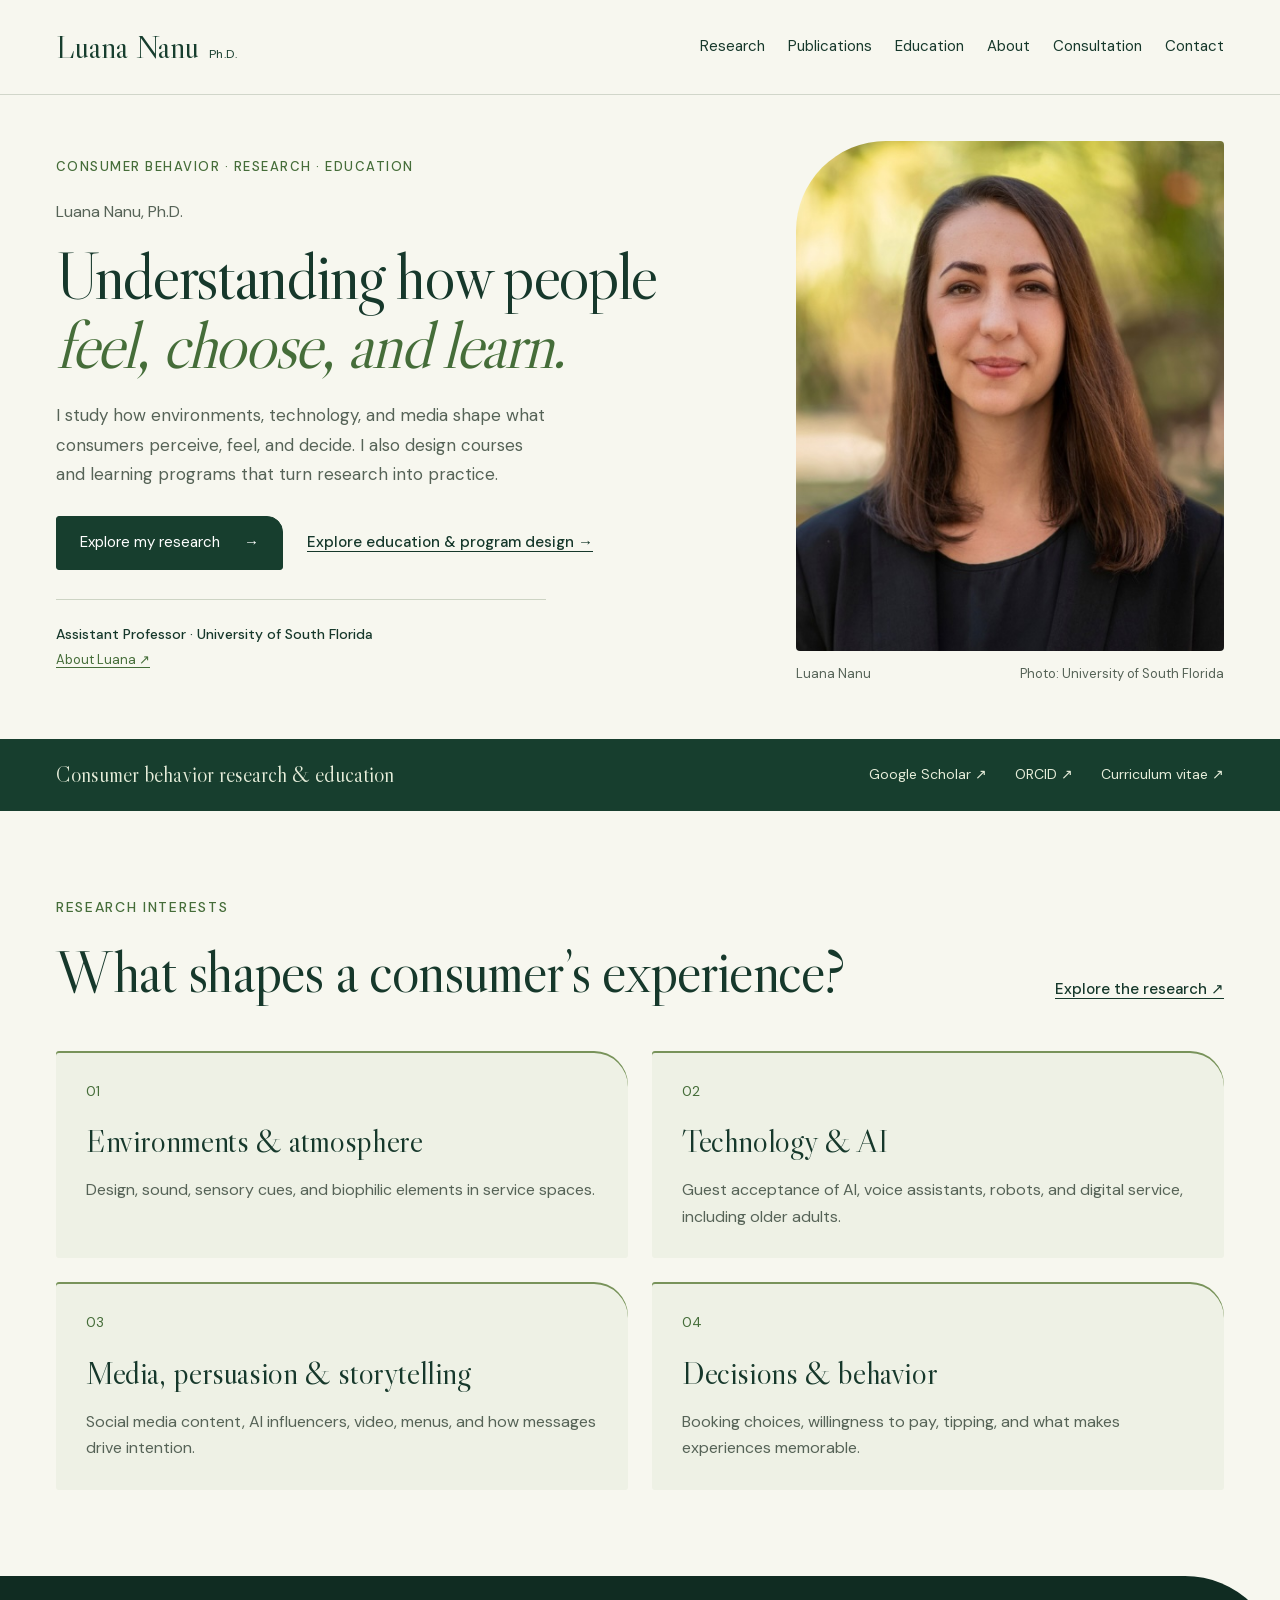
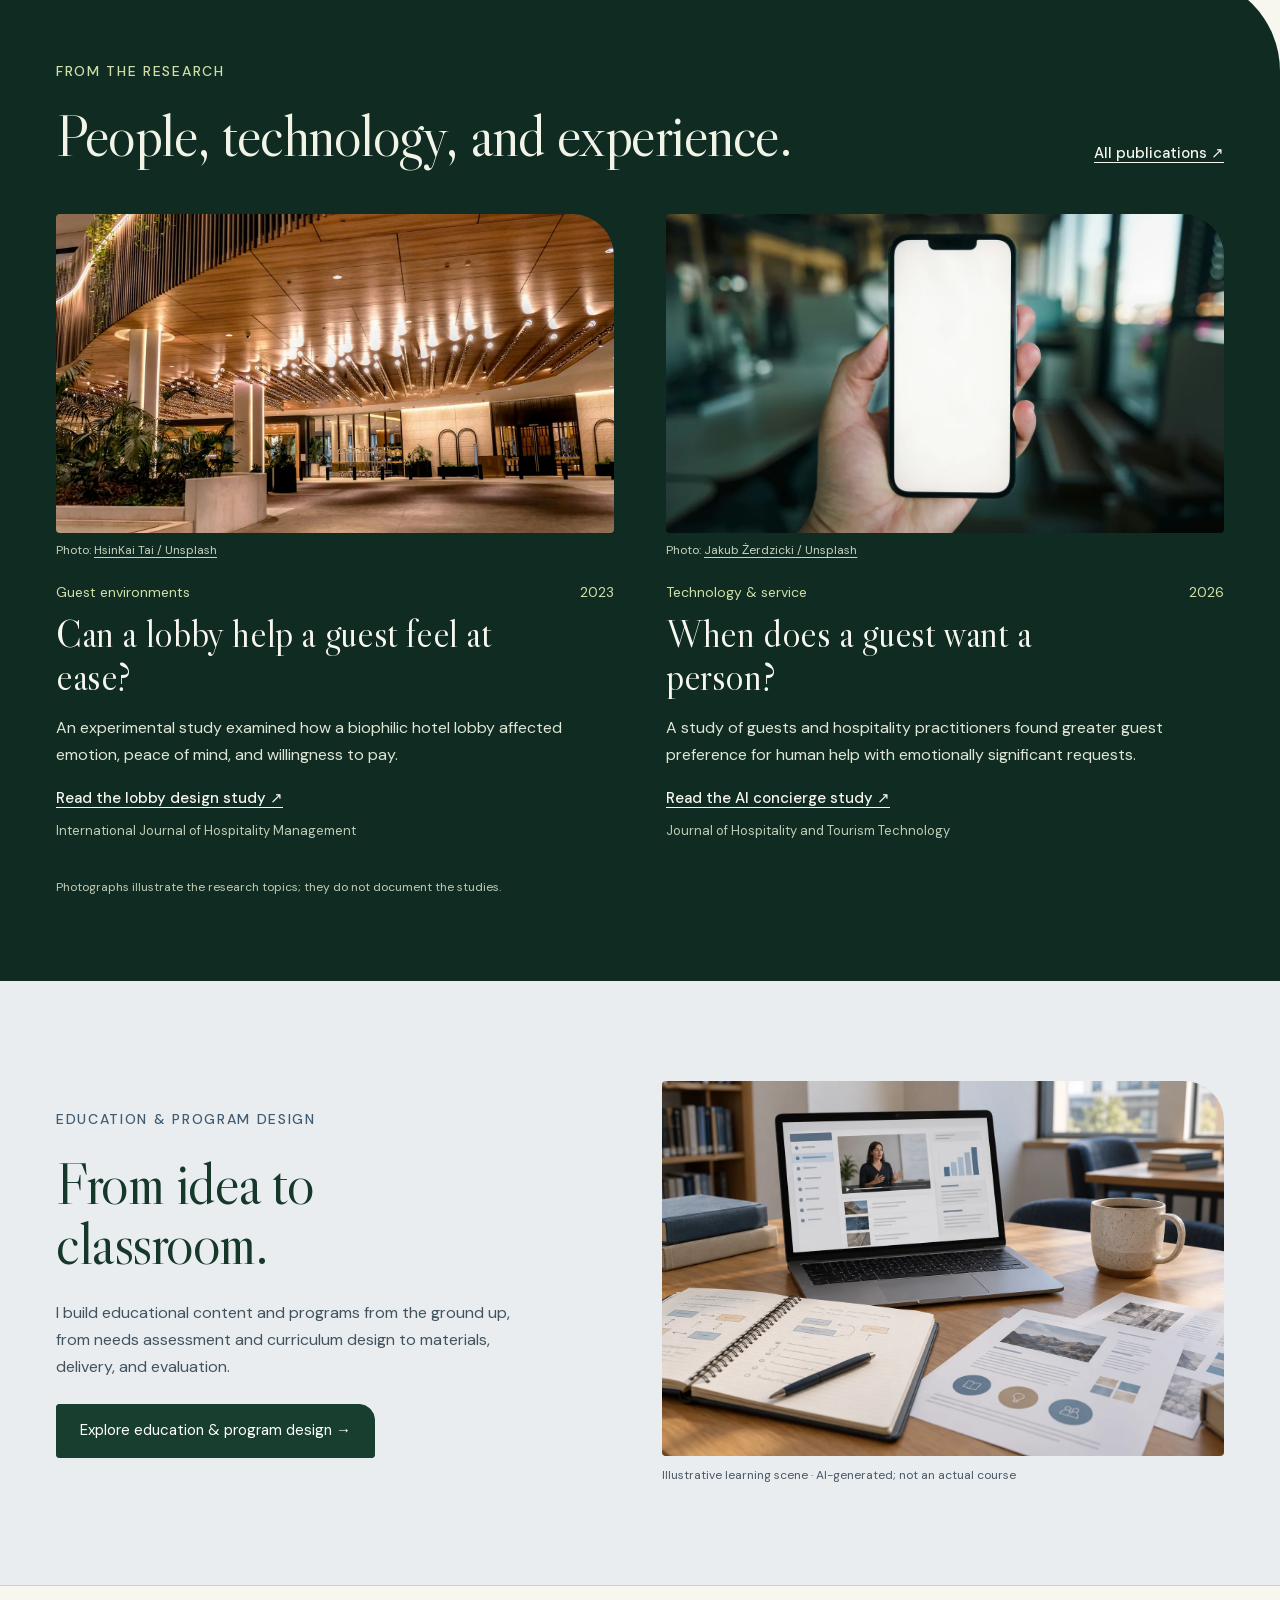
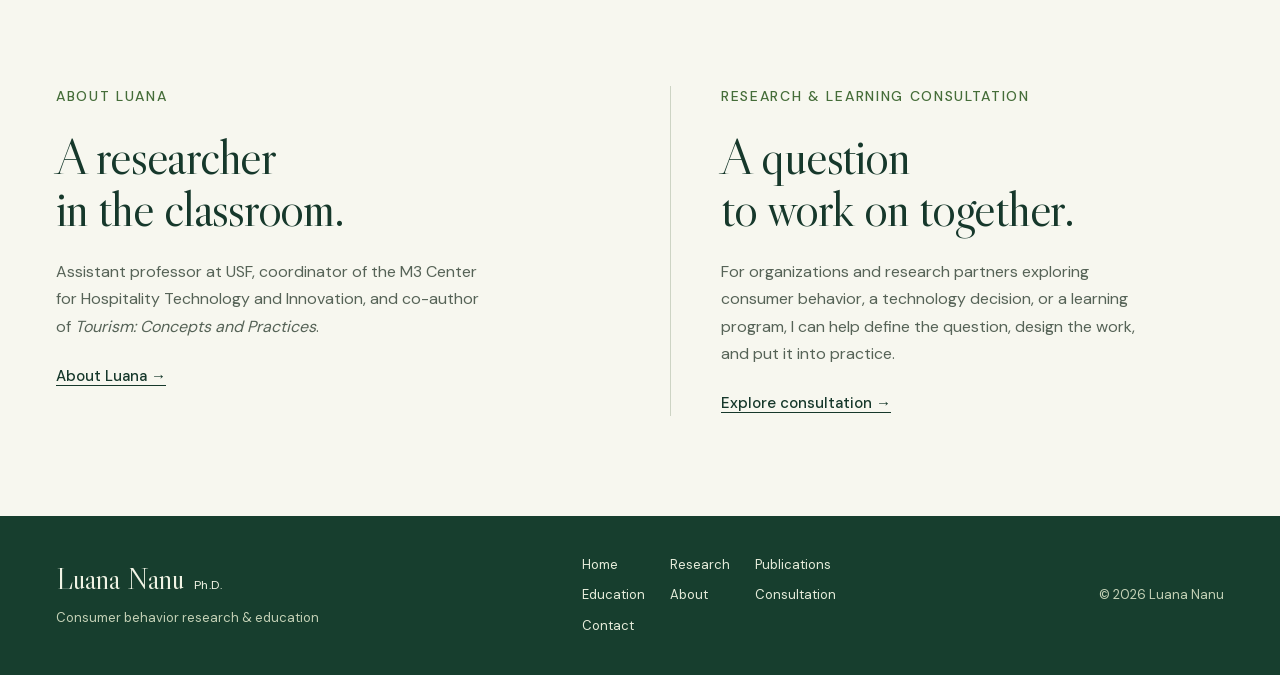
==== index.html @ ae74129a "Publish consumer behavior research and education website" ====
<!doctype html>
<html lang="en">
  <head>
    <meta charset="utf-8" />
    <meta name="viewport" content="width=device-width, initial-scale=1" />
    <title>
      Luana Nanu, Ph.D. | Consumer Behavior Research &amp; Education
    </title>
    <meta
      name="description"
      content="Luana Nanu studies how people perceive, feel, and make decisions in service experiences, and designs research based courses and learning programs. Explore her research, teaching, and consultation."
    />
    <meta name="theme-color" content="#173e2e" />
    <meta name="color-scheme" content="light" />
    <meta property="og:type" content="website" />
    <meta
      property="og:title"
      content="Luana Nanu, Ph.D. | Consumer Behavior Research &amp; Education"
    />
    <meta
      property="og:description"
      content="Luana Nanu studies how people perceive, feel, and make decisions in service experiences, and designs research based courses and learning programs. Explore her research, teaching, and consultation."
    />
    <meta property="og:url" content="https://luanananu.com/" />
    <link rel="canonical" href="https://luanananu.com/" />
    <link rel="icon" href="assets/favicon.svg" type="image/svg+xml" />
    <link
      rel="preload"
      href="assets/dm-sans.woff2"
      as="font"
      type="font/woff2"
      crossorigin
    />
    <link
      rel="preload"
      href="assets/libre-caslon-display.woff2"
      as="font"
      type="font/woff2"
      crossorigin
    />
    <link rel="stylesheet" href="styles.css" />
    <link rel="stylesheet" href="biophilic.css" />
    <link rel="stylesheet" href="education.css" />
  </head>
  <body class="page-index">
    <a class="skip-link" href="#main">Skip to content</a>
    <header class="site-header">
      <div class="container header-inner">
        <a class="wordmark" href="index.html" aria-label="Luana Nanu, home"
          >Luana Nanu<span>Ph.D.</span></a
        >
        <nav aria-label="Main navigation">
          <a href="research.html">Research</a
          ><a href="publications.html">Publications</a
          ><a href="education.html">Education</a><a href="about.html">About</a
          ><a href="consultation.html">Consultation</a
          ><a href="contact.html">Contact</a>
        </nav>
      </div>
    </header>
    <main id="main" tabindex="-1">
      <section
        class="biophilic-hero consumer-hero container"
        aria-labelledby="hero-title"
        id="home"
      >
        <div class="hero-copy">
          <p class="eyebrow">Consumer behavior · Research · Education</p>
          <p class="hero-name">Luana Nanu, Ph.D.</p>
          <h1 id="hero-title">
            Understanding how people <em>feel, choose, and learn.</em>
          </h1>
          <p class="hero-intro">
            I study how environments, technology, and media shape what consumers
            perceive, feel, and decide. I also design courses and learning
            programs that turn research into practice.
          </p>
          <div class="hero-actions">
            <a class="button" href="research.html"
              >Explore my research <span aria-hidden="true">→</span></a
            ><a class="text-link" href="education.html"
              >Explore education &amp; program design →</a
            >
          </div>
          <a class="researcher-identity" href="about.html"
            ><span
              ><strong>Assistant Professor · University of South Florida</strong
              ><span class="identity-more">About Luana ↗</span></span
            ></a
          >
        </div>
        <figure class="profile-scene">
          <img
            src="assets/luana-nanu.jpg"
            alt="Luana Nanu, photographed outdoors in a black blazer"
            width="480"
            height="720"
            fetchpriority="high"
          />
          <figcaption>
            Luana Nanu <span>Photo: University of South Florida</span>
          </figcaption>
        </figure>
      </section>
      <div class="profile-band">
        <div class="container profile-band-inner">
          <p>Consumer behavior research &amp; education</p>
          <div>
            <a
              href="https://scholar.google.com/citations?user=Jz0kZsIAAAAJ&amp;hl=en"
              >Google Scholar ↗</a
            ><a href="https://orcid.org/0000-0002-6157-330X">ORCID ↗</a
            ><a href="https://usf.box.com/s/jzi7f1fjluhzv4u75mnh0jtc95zaz02q"
              >Curriculum vitae ↗</a
            >
          </div>
        </div>
      </div>
      <section
        class="container section home-research"
        aria-labelledby="home-research-title"
      >
        <div class="section-heading">
          <div>
            <p class="eyebrow">Research interests</p>
            <h2 id="home-research-title">
              What shapes a consumer’s experience?
            </h2>
          </div>
          <a class="text-link" href="research.html">Explore the research ↗</a>
        </div>
        <div class="themes research-themes">
          <article id="environments">
            <p class="theme-label">01</p>
            <h3>
              <a href="research.html#environments"
                >Environments &amp; atmosphere</a
              >
            </h3>
            <p>
              Design, sound, sensory cues, and biophilic elements in service
              spaces.
            </p>
          </article>
          <article id="technology">
            <p class="theme-label">02</p>
            <h3><a href="research.html#technology">Technology &amp; AI</a></h3>
            <p>
              Guest acceptance of AI, voice assistants, robots, and digital
              service, including older adults.
            </p>
          </article>
          <article id="media">
            <p class="theme-label">03</p>
            <h3>
              <a href="research.html#media"
                >Media, persuasion &amp; storytelling</a
              >
            </h3>
            <p>
              Social media content, AI influencers, video, menus, and how
              messages drive intention.
            </p>
          </article>
          <article id="decisions">
            <p class="theme-label">04</p>
            <h3>
              <a href="research.html#decisions">Decisions &amp; behavior</a>
            </h3>
            <p>
              Booking choices, willingness to pay, tipping, and what makes
              experiences memorable.
            </p>
          </article>
        </div>
      </section>
      <section class="selected-section">
        <div class="container section">
          <div class="section-heading">
            <div>
              <p class="eyebrow">From the research</p>
              <h2>People, technology, and experience.</h2>
            </div>
            <a class="text-link" href="publications.html">All publications ↗</a>
          </div>
          <div class="research-grid">
            <article class="research-card">
              <figure class="research-visual">
                <img
                  src="assets/research-lobby.webp"
                  alt="Hotel lobby with a timber ceiling, hanging greenery, and planted seating"
                  width="1600"
                  height="1000"
                  loading="lazy"
                />
                <figcaption>
                  Photo:
                  <a
                    href="https://unsplash.com/photos/modern-building-interior-with-wood-accents-and-plants-jTTRv4eAEUA"
                    >HsinKai Tai / Unsplash</a
                  >
                </figcaption>
              </figure>
              <p class="research-meta">Guest environments <span>2023</span></p>
              <h3>Can a lobby help a guest feel at ease?</h3>
              <p>
                An experimental study examined how a biophilic hotel lobby
                affected emotion, peace of mind, and willingness to pay.
              </p>

              <a
                href="https://doi.org/10.1016/j.ijhm.2023.103520"
                class="text-link"
                >Read the lobby design study
                <span aria-hidden="true">↗</span></a
              >
              <p class="journal">
                International Journal of Hospitality Management
              </p>
            </article>
            <article class="research-card">
              <figure class="research-visual">
                <img
                  src="assets/research-technology.webp"
                  alt="A hand holding a smartphone against a softly blurred interior"
                  width="1200"
                  height="750"
                  loading="lazy"
                />
                <figcaption>
                  Photo:
                  <a
                    href="https://unsplash.com/photos/a-person-holding-a-cell-phone-in-their-hand-Rfk_QT-5Joc"
                    >Jakub Żerdzicki / Unsplash</a
                  >
                </figcaption>
              </figure>
              <p class="research-meta">
                Technology &amp; service <span>2026</span>
              </p>
              <h3>When does a guest want a person?</h3>
              <p>
                A study of guests and hospitality practitioners found greater
                guest preference for human help with emotionally significant
                requests.
              </p>

              <a
                href="https://doi.org/10.1108/JHTT-08-2025-0669"
                class="text-link"
                >Read the AI concierge study
                <span aria-hidden="true">↗</span></a
              >
              <p class="journal">
                Journal of Hospitality and Tourism Technology
              </p>
            </article>
          </div>
          <p class="image-note">
            Photographs illustrate the research topics; they do not document the
            studies.
          </p>
        </div>
      </section>
      <section class="education-feature" aria-labelledby="education-title">
        <div class="container section education-feature-grid">
          <div>
            <p class="eyebrow">Education &amp; program design</p>
            <h2 id="education-title">From idea to classroom.</h2>
            <p>
              I build educational content and programs from the ground up, from
              needs assessment and curriculum design to materials, delivery, and
              evaluation.
            </p>
            <a class="button" href="education.html"
              >Explore education &amp; program design →</a
            >
          </div>
          <figure class="learning-visual">
            <img
              src="assets/education-course.webp"
              alt="Laptop displaying an illustrative online course beside curriculum notes and learning materials"
              width="1536"
              height="1024"
              loading="lazy"
            />
            <figcaption>
              Illustrative learning scene · AI-generated; not an actual course
            </figcaption>
          </figure>
        </div>
      </section>
      <section class="container section home-pathways">
        <article>
          <p class="eyebrow">About Luana</p>
          <h2>
            A researcher <br />
            in the classroom.
          </h2>
          <p>
            Assistant professor at USF, coordinator of the M3 Center for
            Hospitality Technology and Innovation, and co-author of
            <em>Tourism: Concepts and Practices</em>.
          </p>
          <a class="text-link" href="about.html">About Luana →</a>
        </article>
        <article>
          <p class="eyebrow">Research &amp; learning consultation</p>
          <h2>
            A question <br />
            to work on together.
          </h2>
          <p>
            For organizations and research partners exploring consumer behavior,
            a technology decision, or a learning program, I can help define the
            question, design the work, and put it into practice.
          </p>
          <a class="text-link" href="consultation.html"
            >Explore consultation →</a
          >
        </article>
      </section>
    </main>
    <footer class="site-footer">
      <div class="container footer-inner">
        <div>
          <a class="wordmark" href="index.html">Luana Nanu<span>Ph.D.</span></a>
          <p>Consumer behavior research &amp; education</p>
        </div>
        <nav aria-label="Footer navigation">
          <a href="index.html" aria-current="page">Home</a
          ><a href="research.html">Research</a
          ><a href="publications.html">Publications</a
          ><a href="education.html">Education</a><a href="about.html">About</a
          ><a href="consultation.html">Consultation</a
          ><a href="contact.html">Contact</a>
        </nav>
        <p>© 2026 Luana Nanu</p>
      </div>
    </footer>
    <script type="application/ld+json">
      {
        "@context": "https://schema.org",
        "@type": "ProfilePage",
        "url": "https://luanananu.com/",
        "name": "Luana Nanu, Ph.D.",
        "mainEntity": {
          "@type": "Person",
          "name": "Luana Nanu",
          "honorificSuffix": "Ph.D.",
          "jobTitle": "Assistant Professor",
          "worksFor": {
            "@type": "CollegeOrUniversity",
            "name": "University of South Florida"
          },
          "alumniOf": [
            {
              "@type": "CollegeOrUniversity",
              "name": "Auburn University"
            },
            {
              "@type": "CollegeOrUniversity",
              "name": "University of South Florida Sarasota-Manatee"
            },
            {
              "@type": "CollegeOrUniversity",
              "name": "Antalya International University"
            }
          ],
          "knowsAbout": [
            "Consumer behavior",
            "Education and program design",
            "Hospitality",
            "Environments and atmosphere",
            "Technology and AI",
            "Media and storytelling",
            "Biophilic design"
          ],
          "sameAs": [
            "https://www.usf.edu/business/about/bios/nanu-luana.aspx",
            "https://scholar.google.com/citations?user=Jz0kZsIAAAAJ&hl=en",
            "https://orcid.org/0000-0002-6157-330X",
            "https://www.linkedin.com/in/luanananu/"
          ]
        }
      }
    </script>
  </body>
</html>
---- styles.css ----
@font-face {
  font-family: "DM Sans";
  src: url("assets/dm-sans.woff2") format("woff2");
  font-style: normal;
  font-weight: 100 900;
  font-display: swap;
}
@font-face {
  font-family: "Libre Caslon";
  src: url("assets/libre-caslon-display.woff2") format("woff2");
  font-style: normal;
  font-weight: 400;
  font-display: swap;
}
:root {
  --paper: #f7f7ef;
  --white: #fffef8;
  --ink: #16382b;
  --muted: #566357;
  --forest: #173e2e;
  --accent: #416c38;
  --line: #cdd4c4;
  --soft: #e9edde;
  --serif: "Libre Caslon", Georgia, serif;
  --sans: "DM Sans", Arial, sans-serif;
}
* {
  box-sizing: border-box;
}
html {
  scroll-behavior: smooth;
  scroll-padding-top: 2rem;
}
body {
  margin: 0;
  background: var(--paper);
  color: var(--ink);
  font-family: var(--sans);
  font-size: 1rem;
  line-height: 1.7;
}
a {
  color: inherit;
  text-underline-offset: 0.25em;
  text-decoration-thickness: 1px;
}
a:hover {
  color: var(--accent);
}
a:focus-visible,
summary:focus-visible {
  outline: 3px solid #8b6924;
  outline-offset: 5px;
}
::selection {
  background: #dbe9b8;
  color: #16382b;
}
img {
  display: block;
  max-width: 100%;
  height: auto;
}
figure,
p,
h1,
h2,
h3,
h4 {
  margin: 0;
}
h1,
h2,
h3,
h4 {
  font-weight: 400;
}
h1,
h2 {
  font-family: var(--serif);
  line-height: 1.03;
  letter-spacing: -0.025em;
}
h2 {
  font-size: clamp(2.7rem, 4.6vw, 4.2rem);
}
h3 {
  line-height: 1.25;
}
p + p {
  margin-top: 1rem;
}
.container {
  width: min(1240px, calc(100% - 112px));
  margin-inline: auto;
}
.section {
  padding-block: 100px;
}
.eyebrow {
  font-size: 0.875rem;
  font-weight: 600;
  letter-spacing: 0.11em;
  text-transform: uppercase;
  line-height: 1.5;
  color: var(--accent);
  margin-bottom: 24px;
}
.skip-link {
  position: absolute;
  top: -100px;
  left: 20px;
  background: var(--forest);
  color: white;
  padding: 12px 20px;
  z-index: 10;
}
.skip-link:focus {
  top: 10px;
}
.site-header {
  border-bottom: 1px solid var(--line);
}
.header-inner {
  display: flex;
  justify-content: space-between;
  align-items: center;
  gap: 32px;
  min-height: 98px;
}
.wordmark {
  text-decoration: none;
  font-family: var(--serif);
  font-size: 2rem;
  line-height: 1.2;
  white-space: nowrap;
}
.wordmark span {
  font-family: var(--sans);
  font-size: 0.75rem;
  margin-left: 10px;
  letter-spacing: 0.04em;
}
.header-inner nav {
  display: flex;
  gap: 29px;
  flex-wrap: wrap;
  font-size: 0.9375rem;
}
.header-inner nav a {
  text-decoration: none;
}
.header-inner nav a:hover,
.header-inner nav a[aria-current] {
  text-decoration: underline;
}
.hero {
  display: grid;
  grid-template-columns: minmax(0, 1fr) 330px;
  gap: 75px;
  padding-block: 66px 64px;
  align-items: center;
}
.hero .eyebrow {
  margin-bottom: 24px;
}
.hero h1 {
  font-size: clamp(5rem, 7.5vw, 7.1rem);
  line-height: 1.02;
  white-space: nowrap;
}
.degree {
  display: inline-block;
  vertical-align: top;
  font-family: var(--sans);
  font-size: 1rem;
  line-height: 1.6;
  letter-spacing: 0;
  padding-top: 17px;
  margin-left: 12px;
}
.hero-question {
  font-family: var(--serif);
  font-size: clamp(2.15rem, 3.1vw, 2.9rem);
  line-height: 1.14;
  color: var(--forest);
  margin-top: 24px;
}
.hero-intro {
  max-width: 555px;
  color: var(--muted);
  font-size: 1.125rem;
  line-height: 1.65;
  margin-top: 22px;
}
.hero-actions {
  display: flex;
  gap: 28px;
  align-items: center;
  flex-wrap: wrap;
  margin-top: 28px;
}
.button {
  display: inline-flex;
  align-items: center;
  gap: 24px;
  padding: 12px 20px;
  background: var(--forest);
  color: #fff;
  text-decoration: none;
  font-size: 0.9375rem;
}
.button:hover {
  background: #31583b;
  color: #fff;
}
.text-link {
  display: inline-block;
  font-weight: 500;
  font-size: 0.9375rem;
  text-decoration: underline;
  line-height: 1.7;
}
.quiet-link {
  font-size: 0.9375rem;
  color: var(--muted);
}
.appointment {
  margin-top: 34px;
  padding-top: 22px;
  border-top: 1px solid var(--line);
  max-width: 555px;
  font-size: 0.875rem;
  line-height: 1.6;
}
.appointment strong {
  font-weight: 500;
  display: block;
}
.appointment span {
  display: block;
  color: var(--muted);
  margin-top: 6px;
}
.hero-portrait {
  align-self: center;
}
.hero-portrait img {
  width: 100%;
  height: 455px;
  object-fit: cover;
  object-position: center 34%;
  border-radius: 150px 150px 0 0;
}
.hero-portrait figcaption {
  display: flex;
  justify-content: space-between;
  gap: 12px;
  color: var(--muted);
  font-size: 0.75rem;
  line-height: 1.5;
  margin-top: 12px;
}
.hero-portrait figcaption span:last-child {
  max-width: 150px;
  text-align: right;
}
.profile-band {
  border-block: 1px solid var(--line);
  background: var(--soft);
}
.profile-band-inner {
  display: flex;
  justify-content: space-between;
  align-items: center;
  gap: 30px;
  padding-block: 19px;
  font-size: 0.875rem;
}
.profile-band-inner > p {
  max-width: 390px;
  color: var(--muted);
}
.profile-band-inner > div {
  display: flex;
  gap: 28px;
  flex-wrap: wrap;
}
.profile-band a {
  text-decoration: none;
}
.profile-band a:hover {
  text-decoration: underline;
}
.section-heading {
  display: flex;
  justify-content: space-between;
  align-items: flex-end;
  gap: 60px;
  margin-bottom: 48px;
}
.section-heading > .text-link {
  flex-shrink: 0;
}
.section-intro {
  max-width: 370px;
  color: var(--muted);
  font-size: 1.0625rem;
}
.themes {
  display: grid;
  grid-template-columns: repeat(3, 1fr);
  gap: 40px;
}
.themes article {
  border-top: 1px solid var(--forest);
  padding-top: 22px;
}
.theme-label {
  font-size: 0.875rem;
  color: var(--accent);
  margin-bottom: 16px;
}
.themes h3 {
  font-family: var(--serif);
  font-size: 2rem;
  margin-bottom: 16px;
}
.themes article > p:last-child {
  color: var(--muted);
  line-height: 1.65;
}
.selected-section {
  background: var(--forest);
  color: var(--paper);
}
.selected-section .eyebrow {
  color: #d0dfa9;
}
.selected-section a:hover {
  color: #e3edc4;
}
.research-grid {
  display: grid;
  grid-template-columns: 1fr 1fr;
  gap: 58px 52px;
}
.research-visual img {
  width: 100%;
  aspect-ratio: 1.75;
  object-fit: cover;
}
.research-visual figcaption {
  font-size: 0.75rem;
  margin-top: 7px;
  color: #c5d1bc;
}
.research-meta {
  display: flex;
  justify-content: space-between;
  gap: 20px;
  font-size: 0.875rem;
  line-height: 1.5;
  margin-top: 22px;
  margin-bottom: 10px;
  color: #d0dfa9;
}
.research-card h3 {
  font-family: var(--serif);
  font-size: 2.4rem;
  line-height: 1.1;
  letter-spacing: -0.01em;
  max-width: 450px;
}
.research-card h3 + p {
  color: #e0e6d7;
  margin-top: 16px;
  max-width: 520px;
}
.research-card .text-link {
  margin-top: 18px;
}
.research-card .journal {
  color: #c0ccb5;
  font-size: 0.8125rem;
  line-height: 1.5;
  margin-top: 9px;
}
.image-note {
  font-size: 0.75rem;
  line-height: 1.5;
  color: #c0ccb5;
  margin-top: 38px;
}
.publication-bridge {
  display: flex;
  justify-content: space-between;
  align-items: center;
  gap: 35px;
  border-top: 1px solid #60816a;
  margin-top: 25px;
  padding-top: 24px;
}
.publication-bridge p {
  max-width: 480px;
  color: #e0e6d7;
}
.publication-bridge a {
  flex-shrink: 0;
}
.about-layout {
  display: grid;
  grid-template-columns: 0.95fr 1fr;
  gap: 90px;
}
.about-layout h2 {
  margin-bottom: 28px;
}
.prose p {
  color: var(--muted);
}
.prose .lead {
  font-size: 1.3rem;
  color: var(--ink);
  line-height: 1.6;
}
.prose .quiet-link {
  display: inline-block;
  margin-top: 20px;
}
.background-layout {
  display: grid;
  grid-template-columns: 1fr 1fr;
  gap: 90px;
  margin-top: 65px;
  padding-top: 45px;
  border-top: 1px solid var(--line);
}
.small-heading {
  font-size: 0.875rem;
  text-transform: uppercase;
  letter-spacing: 0.1em;
  color: var(--accent);
  font-weight: 600;
}
.education {
  margin: 26px 0 20px;
}
.education > div + div {
  margin-top: 22px;
}
.education dt {
  font-weight: 500;
  line-height: 1.4;
}
.education dd {
  margin: 5px 0 0;
  font-size: 0.9375rem;
  color: var(--muted);
}
.book-feature {
  padding: 30px 34px;
  background: var(--soft);
  border-left: 3px solid #769354;
}
.book-feature .eyebrow {
  margin-bottom: 20px;
}
.book-feature h3 {
  font-family: var(--serif);
  font-size: 2.3rem;
  line-height: 1.12;
  margin-bottom: 18px;
}
.book-feature h3 em {
  font-style: normal;
}
.book-feature > p:not(.eyebrow) {
  font-size: 0.9375rem;
  color: var(--muted);
}
.book-feature .book-edition {
  font-size: 0.8125rem !important;
  margin-top: 10px;
}
.book-feature a {
  margin-top: 20px;
}
.consultation-section {
  background: #e8eddf;
  border-block: 1px solid #cdd7c1;
}
.consultation-layout {
  display: grid;
  grid-template-columns: 1fr 1fr;
  gap: 95px;
}
.consultation-intro > p:not(.eyebrow) {
  color: #4e624e;
  max-width: 490px;
  margin-top: 26px;
}
.consultation-intro > p + p {
  margin-top: 14px;
}
.consultation-intro > .text-link {
  margin-top: 24px;
}
.consultation-details {
  padding-top: 8px;
}
details {
  border-bottom: 1px solid #b5c5ab;
}
details:first-child {
  border-top: 1px solid #b5c5ab;
}
summary {
  position: relative;
  cursor: pointer;
  padding: 24px 32px 24px 0;
  font-size: 1.0625rem;
  font-weight: 500;
  line-height: 1.5;
  list-style: none;
}
summary::-webkit-details-marker {
  display: none;
}
summary:after {
  content: "+";
  position: absolute;
  right: 3px;
  top: 21px;
  font-weight: 400;
  font-size: 1.6rem;
}
details[open] summary:after {
  content: "−";
}
details > div {
  padding: 0 16px 25px 0;
  color: #4e624e;
}
details p {
  font-size: 1rem;
}
details .service-note {
  font-size: 0.875rem;
}
.independence-note {
  font-size: 0.875rem;
  line-height: 1.6;
  color: #4e624e;
  margin-top: 25px;
  max-width: 490px;
}
.contact-section {
  display: grid;
  grid-template-columns: 1fr 1fr;
  gap: 95px;
}
.contact-options > div + div {
  border-top: 1px solid var(--line);
  margin-top: 25px;
  padding-top: 25px;
}
.contact-options h3 {
  font-size: 1.0625rem;
  font-weight: 500;
}
.contact-options p {
  color: var(--muted);
  margin-top: 10px;
}
.contact-options .text-link {
  margin-top: 12px;
}
.contact-options > .quiet-link {
  display: inline-block;
  margin-top: 28px;
}
.email-link {
  overflow-wrap: anywhere;
}
.site-footer {
  border-top: 1px solid var(--line);
}
.footer-inner {
  display: flex;
  justify-content: space-between;
  align-items: center;
  gap: 30px;
  padding-block: 30px;
}
.footer-inner p {
  font-size: 0.8125rem;
  color: var(--muted);
  margin: 0;
}
.footer-inner .wordmark {
  font-size: 1.8rem;
}
.publications-section {
  padding-top: 65px;
}
.publications-section h1 {
  font-size: clamp(4.5rem, 7vw, 7rem);
}
.publication-links {
  display: flex;
  gap: 28px;
}
.publication-intro {
  color: var(--muted);
  max-width: 800px;
}
.catalog-nav {
  display: flex;
  flex-wrap: wrap;
  gap: 12px 24px;
  padding-block: 24px;
  border-block: 1px solid var(--line);
  margin-top: 30px;
  font-size: 0.9375rem;
}
.catalog-nav a {
  text-decoration: none;
}
.catalog-nav a:hover {
  text-decoration: underline;
}
.publication-year-group {
  display: grid;
  grid-template-columns: 140px 1fr;
  gap: 48px;
  padding-top: 50px;
}
.publication-year-group > h2 {
  font-size: 3rem;
  color: var(--accent);
  padding-top: 16px;
}
.publication-list {
  list-style: none;
  margin: 0;
  padding: 0;
}
.publication-list > li {
  padding: 21px 0 26px;
  border-bottom: 1px solid var(--line);
}
.publication-list > li:first-child {
  border-top: 1px solid var(--line);
}
.publication-journal {
  font-size: 0.8125rem;
  color: var(--accent);
  line-height: 1.5;
  margin-bottom: 8px;
}
.publication-list h3 {
  font-family: var(--serif);
  font-size: 1.8rem;
  line-height: 1.18;
  max-width: 850px;
}
.publication-list h3 a {
  text-decoration: none;
}
.publication-list h3 a:hover {
  text-decoration: underline;
}
.publication-list h3 a span {
  font-size: 1rem;
  margin-left: 10px;
  white-space: nowrap;
}
.publication-authors {
  font-size: 0.875rem;
  line-height: 1.7;
  color: var(--muted);
  margin-top: 12px;
}
.publication-authors strong {
  font-weight: 600;
  color: var(--ink);
}
.publication-secondary {
  display: grid;
  grid-template-columns: 1.25fr 1fr;
  gap: 80px;
  margin-top: 75px;
  padding-top: 50px;
  border-top: 1px solid var(--forest);
}
.publication-secondary h2 {
  font-size: 2.8rem;
}
.compact-publications {
  list-style: none;
  padding: 0;
  margin-top: 28px;
}
.compact-publications > li {
  padding: 22px 0;
  border-top: 1px solid var(--line);
}
.compact-publications > li > span {
  display: block;
  font-size: 0.8125rem;
  color: var(--accent);
  margin-bottom: 7px;
}
.compact-publications > li > a,
.compact-title {
  font-family: var(--serif);
  font-size: 1.6rem;
  line-height: 1.2;
  display: block;
  text-decoration: none;
}
.compact-publications > li > a:hover {
  text-decoration: underline;
}
.compact-publications > li > a span {
  font-family: var(--sans);
  font-size: 0.875rem;
}
.compact-publications > li > p:not(.compact-title) {
  font-size: 0.875rem;
  color: var(--muted);
  line-height: 1.65;
  margin-top: 10px;
}
@media (min-width: 1500px) {
  .hero {
    padding-block: 80px;
    grid-template-columns: minmax(0, 1fr) 355px;
  }
  .hero-portrait img {
    height: 495px;
  }
}
@media (max-width: 1100px) {
  .container {
    width: calc(100% - 72px);
  }
  .hero {
    grid-template-columns: minmax(0, 1fr) 285px;
    gap: 40px;
  }
  .hero h1 {
    font-size: 6.6vw;
  }
  .hero-portrait img {
    height: 410px;
  }
  .hero-question {
    font-size: 2.5rem;
  }
  .degree {
    padding-top: 10px;
  }
  .header-inner nav {
    gap: 20px;
  }
  .section {
    padding-block: 78px;
  }
  .themes {
    gap: 28px;
  }
  .themes h3 {
    font-size: 1.8rem;
  }
  .about-layout,
  .background-layout,
  .consultation-layout,
  .contact-section {
    gap: 55px;
  }
  .publication-year-group {
    grid-template-columns: 100px 1fr;
    gap: 25px;
  }
  .publication-secondary {
    gap: 45px;
  }
}
@media (max-width: 800px) {
  .container {
    width: calc(100% - 48px);
  }
  .header-inner {
    align-items: flex-start;
    flex-direction: column;
    gap: 19px;
    padding-block: 22px;
  }
  .header-inner nav {
    width: 100%;
    gap: 12px 24px;
    font-size: 0.875rem;
  }
  .hero {
    grid-template-columns: minmax(0, 1fr) 225px;
    gap: 28px;
    padding-block: 46px;
  }
  .hero h1 {
    font-size: 3.6rem;
    white-space: normal;
  }
  .degree {
    font-size: 0.8rem;
    margin-left: 7px;
    padding-top: 7px;
  }
  .hero-question {
    font-size: 2.05rem;
  }
  .desktop-break {
    display: none;
  }
  .hero .eyebrow {
    font-size: 0.75rem;
    margin-bottom: 18px;
  }
  .hero-intro {
    font-size: 1rem;
  }
  .hero-actions {
    gap: 16px;
    margin-top: 22px;
  }
  .hero-portrait img {
    height: 335px;
  }
  .hero-portrait figcaption {
    display: block;
  }
  .hero-portrait figcaption span {
    display: block;
  }
  .hero-portrait figcaption span:last-child {
    max-width: none;
    text-align: left;
    margin-top: 3px;
  }
  .appointment {
    font-size: 0.8125rem;
  }
  .profile-band-inner {
    align-items: flex-start;
    flex-direction: column;
    gap: 12px;
  }
  .profile-band-inner > p {
    max-width: none;
  }
  .section-heading {
    gap: 25px;
    align-items: flex-start;
    flex-direction: column;
    margin-bottom: 35px;
  }
  .section-intro {
    max-width: 600px;
  }
  .themes {
    grid-template-columns: 1fr;
    gap: 26px;
  }
  .themes article {
    display: grid;
    grid-template-columns: 1fr 1fr;
    gap: 6px 35px;
  }
  .theme-label {
    grid-column: 1/-1;
    margin: 0 0 8px;
  }
  .themes h3 {
    font-size: 2rem;
  }
  .themes article > p:last-child {
    margin: 0;
  }
  .research-grid {
    gap: 45px 28px;
  }
  .research-card h3 {
    font-size: 2rem;
  }
  .about-layout,
  .background-layout,
  .consultation-layout,
  .contact-section {
    gap: 35px;
  }
  .about-layout {
    grid-template-columns: 1fr;
  }
  .background-layout {
    margin-top: 40px;
  }
  .consultation-layout {
    grid-template-columns: 1fr;
  }
  .consultation-intro h2 br:last-of-type {
    display: none;
  }
  .consultation-intro > p:not(.eyebrow) {
    max-width: 640px;
  }
  .publication-bridge {
    align-items: flex-start;
    flex-direction: column;
    gap: 16px;
  }
  .publication-secondary {
    grid-template-columns: 1fr;
    gap: 40px;
  }
  .footer-inner {
    flex-wrap: wrap;
  }
  .footer-inner > p:last-child {
    margin-left: auto;
  }
}
@media (max-width: 580px) {
  .container {
    width: calc(100% - 40px);
  }
  .section {
    padding-block: 60px;
  }
  .header-inner nav {
    gap: 9px 20px;
  }
  .hero {
    grid-template-columns: 1fr;
    padding-top: 35px;
    gap: 35px;
  }
  .hero h1 {
    font-size: clamp(3.7rem, 14vw, 5.25rem);
  }
  .degree {
    font-size: 0.9375rem;
    padding-top: 10px;
  }
  .hero-question {
    font-size: 2.3rem;
    max-width: 360px;
    margin-top: 22px;
  }
  .hero-intro {
    font-size: 1.0625rem;
  }
  .hero-portrait {
    display: grid;
    grid-template-columns: 150px 1fr;
    align-items: end;
    gap: 18px;
  }
  .hero-portrait img {
    width: 150px;
    height: 190px;
    border-radius: 80px 80px 0 0;
    object-position: center 29%;
  }
  .hero-portrait figcaption {
    font-size: 0.75rem;
    margin-bottom: 4px;
    max-width: 150px;
  }
  .hero-portrait figcaption span:first-child {
    font-size: 0.9375rem;
    color: var(--ink);
    margin-bottom: 5px;
  }
  .hero .eyebrow {
    font-size: 0.8125rem;
  }
  .appointment {
    margin-top: 28px;
    font-size: 0.875rem;
  }
  .profile-band-inner {
    font-size: 0.875rem;
    padding-block: 18px;
  }
  .profile-band-inner > div {
    gap: 12px 20px;
  }
  .eyebrow {
    font-size: 0.8125rem;
    margin-bottom: 18px;
  }
  h2 {
    font-size: 2.85rem;
  }
  .themes article {
    display: block;
  }
  .themes h3 {
    margin-top: 12px;
    margin-bottom: 12px;
    font-size: 2rem;
  }
  .themes h3 br {
    display: none;
  }
  .research-grid {
    grid-template-columns: 1fr;
    gap: 42px;
  }
  .research-card h3 {
    font-size: 2.35rem;
    max-width: 400px;
  }
  .research-meta {
    margin-top: 18px;
  }
  .research-visual img {
    aspect-ratio: 1.65;
  }
  .research-card h3 + p {
    margin-top: 14px;
  }
  .background-layout,
  .contact-section {
    grid-template-columns: 1fr;
  }
  .book-feature {
    padding: 28px;
  }
  .book-feature h3 {
    font-size: 2.25rem;
  }
  .about-layout h2 {
    margin-bottom: 24px;
  }
  .prose .lead {
    font-size: 1.2rem;
  }
  .consultation-intro h2 {
    font-size: 2.8rem;
  }
  .consultation-intro h2 br:last-of-type {
    display: initial;
  }
  summary {
    font-size: 1rem;
    padding-block: 21px;
  }
  .footer-inner {
    gap: 18px;
    display: block;
    padding-block: 28px;
  }
  .footer-inner .wordmark {
    display: inline-block;
    margin-bottom: 16px;
  }
  .footer-inner p + p {
    margin-top: 4px;
  }
  .publications-section {
    padding-top: 40px;
  }
  .publications-section h1 {
    font-size: 4.4rem;
  }
  .publication-links {
    gap: 24px;
  }
  .publication-year-group {
    grid-template-columns: 1fr;
    gap: 22px;
    padding-top: 38px;
  }
  .publication-year-group > h2 {
    font-size: 2.6rem;
    padding: 0;
  }
  .publication-list h3 {
    font-size: 1.75rem;
  }
  .publication-secondary {
    margin-top: 45px;
    padding-top: 38px;
  }
  .publication-secondary h2 {
    font-size: 2.5rem;
  }
  .catalog-nav {
    gap: 13px 21px;
  }
  .publication-authors {
    font-size: 0.875rem;
  }
}
@media (prefers-reduced-motion: reduce) {
  html {
    scroll-behavior: auto;
  }
}
/* Shared page architecture */
.header-inner nav {
  gap: 23px;
}
.site-footer nav {
  display: grid;
  grid-template-columns: repeat(3, auto);
  gap: 8px 25px;
  font-size: 0.8125rem;
}
.site-footer nav a {
  text-decoration: none;
}
.site-footer nav a:hover {
  text-decoration: underline;
}
.site-footer .wordmark + p {
  margin-top: 10px;
}
.themes h3 a {
  text-decoration: none;
}
.themes h3 a:hover {
  text-decoration: underline;
}
.page-intro {
  padding-block: 64px 70px;
  border-bottom: 1px solid var(--line);
  margin-bottom: 55px;
}
.page-intro-grid {
  display: grid;
  grid-template-columns: 1.25fr 1fr;
  gap: 70px;
  align-items: end;
}
.page-intro h1 {
  font-size: clamp(3.5rem, 5.7vw, 5.7rem);
}
.page-intro-grid > p {
  font-size: 1.125rem;
  color: var(--muted);
  max-width: 475px;
}
.section.compact-top {
  padding-top: 0;
}
.home-pathways {
  display: grid;
  grid-template-columns: 1fr 1fr;
  gap: 90px;
}
.home-pathways > article + article {
  border-left: 1px solid var(--line);
  padding-left: 65px;
}
.home-pathways h2 {
  font-size: 3.3rem;
}
.home-pathways article > p:not(.eyebrow) {
  color: var(--muted);
  margin-top: 23px;
  max-width: 440px;
}
.home-pathways .text-link {
  margin-top: 24px;
}
.research-next {
  display: grid;
  grid-template-columns: 1fr 1fr;
  gap: 100px;
}
.research-next > div > p {
  margin-top: 20px;
  color: var(--muted);
  max-width: 440px;
}
.research-next > div > .eyebrow {
  margin-top: 0;
}
.research-next .button {
  margin-top: 26px;
}
.research-next h3 {
  font-size: 1.2rem;
  font-weight: 500;
  margin-top: 24px;
}
.research-next h3:not(:first-child) {
  border-top: 1px solid var(--line);
  padding-top: 28px;
  margin-top: 28px;
}
.research-next .text-link {
  margin-top: 18px;
}
.teaching-section {
  background: var(--soft);
  border-block: 1px solid var(--line);
}
.appointments-page {
  display: grid;
  grid-template-columns: 1fr 1fr;
  gap: 90px;
}
.appointments-page h2 {
  margin-bottom: 28px;
}
.appointments-page article + article {
  margin-top: 30px;
  border-top: 1px solid var(--line);
  padding-top: 30px;
}
.appointments-page h3 {
  font-family: var(--serif);
  font-size: 2.1rem;
}
.appointments-page article > p:not(.theme-label) {
  margin-top: 12px;
  color: var(--muted);
}
.appointments-page .quiet-link {
  display: inline-block;
  margin-top: 16px;
}
.standalone-consultation {
  border-top: 0;
  background: var(--paper);
  border-bottom: 1px solid var(--line);
}
.standalone-consultation > .section {
  padding-top: 0;
}
.process-section {
  max-width: 1100px;
}
.process-list {
  list-style: none;
  margin: 0;
  padding: 0;
  counter-reset: steps;
}
.process-list li {
  counter-increment: steps;
  display: grid;
  grid-template-columns: 80px 1fr;
  gap: 25px;
  border-top: 1px solid var(--line);
  padding: 30px 0;
}
.process-list li:before {
  content: "0" counter(steps);
  font-family: var(--serif);
  font-size: 2.4rem;
  line-height: 1.1;
  color: var(--accent);
}
.process-list h3 {
  font-family: var(--serif);
  font-size: 2rem;
  margin-bottom: 12px;
}
.process-list p {
  max-width: 750px;
  color: var(--muted);
}
.consult-invitation {
  background: #e8eddf;
}
.consult-invitation > .container {
  max-width: 850px;
  text-align: center;
}
.consult-invitation p:not(.eyebrow) {
  max-width: 620px;
  margin: 26px auto 0;
  color: #4e624e;
}
.consult-invitation .button {
  margin-top: 27px;
}
.consult-invitation .independence-note {
  font-size: 0.8125rem;
}
.contact-page {
  display: grid;
  grid-template-columns: 1fr 1fr;
  gap: 80px;
}
.contact-route h2 {
  font-size: 3.3rem;
}
.contact-route > p:not(.eyebrow) {
  margin-top: 25px;
  color: var(--muted);
  max-width: 475px;
}
.contact-route .button,
.contact-route .text-link {
  margin-top: 24px;
}
.contact-route .email-link {
  font-size: 1.2rem;
}
.contact-route .contact-affiliation {
  font-size: 0.875rem;
}
.contact-services-link {
  display: block;
  margin-top: 23px;
}
.contact-profiles {
  background: var(--soft);
  border-top: 1px solid var(--line);
  padding-block: 35px;
}
.contact-profiles .eyebrow {
  margin-bottom: 15px;
}
.contact-profiles nav {
  display: flex;
  flex-wrap: wrap;
  gap: 15px 38px;
  font-size: 1rem;
}
@media (max-width: 1100px) {
  .header-inner nav {
    gap: 17px;
    font-size: 0.875rem;
  }
  .page-intro-grid {
    gap: 45px;
  }
  .home-pathways {
    gap: 45px;
  }
  .home-pathways > article + article {
    padding-left: 40px;
  }
  .home-pathways h2,
  .contact-route h2 {
    font-size: 3rem;
  }
  .research-next,
  .appointments-page,
  .contact-page {
    gap: 50px;
  }
}
@media (max-width: 800px) {
  .page-intro {
    padding-block: 40px 45px;
    margin-bottom: 42px;
  }
  .page-intro-grid {
    grid-template-columns: 1fr;
    gap: 28px;
  }
  .page-intro h1 {
    font-size: 3.8rem;
  }
  .page-intro-grid > p {
    max-width: 630px;
    font-size: 1.0625rem;
  }
  .home-pathways {
    gap: 30px;
  }
  .home-pathways > article + article {
    padding-left: 30px;
  }
  .home-pathways h2,
  .contact-route h2 {
    font-size: 2.65rem;
  }
  .research-next,
  .appointments-page,
  .contact-page {
    gap: 35px;
  }
  .site-footer nav {
    grid-template-columns: repeat(3, auto);
    gap: 9px 19px;
  }
  .footer-inner > p:last-child {
    margin-left: 0;
  }
  .contact-route .email-link {
    font-size: 1rem;
  }
}
@media (max-width: 580px) {
  .header-inner nav {
    gap: 10px 20px;
  }
  .page-intro {
    padding-top: 32px;
    padding-bottom: 37px;
  }
  .page-intro h1 {
    font-size: 3.25rem;
  }
  .page-intro-grid {
    gap: 22px;
  }
  .home-pathways,
  .research-next,
  .appointments-page,
  .contact-page {
    grid-template-columns: 1fr;
    gap: 38px;
  }
  .home-pathways > article + article {
    padding: 35px 0 0;
    border-left: 0;
    border-top: 1px solid var(--line);
  }
  .home-pathways h2,
  .contact-route h2 {
    font-size: 2.9rem;
  }
  .home-pathways article > p:not(.eyebrow) {
    margin-top: 20px;
  }
  .site-footer nav {
    margin-block: 18px 23px;
    grid-template-columns: 1fr 1fr;
    font-size: 0.875rem;
  }
  .site-footer .wordmark + p {
    margin-top: 0;
  }
  .research-next h3:first-child {
    margin-top: 0;
  }
  .process-list li {
    grid-template-columns: 42px 1fr;
    gap: 16px;
    padding-block: 25px;
  }
  .process-list h3 {
    font-size: 1.8rem;
  }
  .process-list li:before {
    font-size: 2rem;
  }
  .contact-route + .contact-route {
    padding-top: 35px;
    border-top: 1px solid var(--line);
  }
  .contact-profiles nav {
    gap: 15px 25px;
  }
  .contact-route .email-link {
    font-size: 1.125rem;
  }
}
@media print {
  body {
    background: #fff;
    color: #000;
    font-size: 10pt;
  }
  .container {
    width: 100%;
  }
  .site-header nav,
  .hero-actions,
  .profile-band,
  .catalog-nav,
  .site-footer,
  .skip-link {
    display: none;
  }
  .section,
  .hero {
    padding-block: 20px;
  }
  .hero {
    grid-template-columns: 1fr 180px;
  }
  .hero h1 {
    font-size: 42pt;
  }
  .hero-portrait img {
    height: 240px;
  }
  .hero-question,
  h2 {
    font-size: 26pt;
  }
  .selected-section,
  .consultation-section,
  .book-feature {
    background: #fff;
    color: #000;
  }
  .selected-section p,
  .selected-section a,
  .selected-section .eyebrow {
    color: #000;
  }
  .research-visual {
    display: none;
  }
  .research-grid {
    gap: 25px;
  }
  .research-card {
    break-inside: avoid;
  }
  .research-card h3 {
    font-size: 20pt;
  }
  .consultation-layout,
  .contact-section {
    gap: 30px;
  }
  .publication-list > li {
    break-inside: avoid;
  }
  .publication-year-group {
    grid-template-columns: 70px 1fr;
  }
  .publication-list h3 {
    font-size: 16pt;
  }
  .publication-secondary {
    gap: 30px;
  }
  a {
    text-decoration: none;
  }
  .image-note {
    display: none;
  }
}
---- biophilic.css ----
/* The shared visual language: botanical greens, natural surfaces, generous light. */
:root {
  --fern: #456d39;
  --moss: #b5c887;
  --deep-forest: #102c22;
  --warm-stone: #e9e5d6;
}
body {
  background: var(--paper);
}
.site-header {
  border-bottom-color: rgba(43, 73, 44, 0.19);
  background: var(--paper);
}
.wordmark {
  color: var(--forest);
}
.header-inner {
  min-height: 94px;
}
.header-inner nav a {
  padding-block: 7px;
  transition: color 0.18s ease;
}
.header-inner nav a[aria-current="page"] {
  color: var(--forest);
  text-decoration: none;
  border-bottom: 2px solid var(--fern);
}
.eyebrow {
  font-weight: 500;
  letter-spacing: 0.12em;
  color: var(--fern);
}
.button {
  border-radius: 3px 16px 3px 3px;
  padding: 13px 23px;
  border: 1px solid var(--forest);
  transition:
    background 0.2s ease,
    box-shadow 0.2s ease;
}
.button:hover {
  box-shadow: 0 5px 16px #173e2e18;
  background: #31583b;
}
.text-link {
  transition: color 0.18s ease;
}
.biophilic-hero {
  display: grid;
  grid-template-columns: minmax(0, 1.06fr) minmax(0, 1fr);
  gap: 66px;
  align-items: center;
  padding-block: 46px 54px;
}
.biophilic-hero .hero-copy {
  padding: 10px 0;
}
.biophilic-hero .eyebrow {
  font-size: 0.8125rem;
  letter-spacing: 0.115em;
  margin-bottom: 22px;
}
.biophilic-hero h1 {
  font-size: clamp(4.2rem, 6.1vw, 5.8rem);
  letter-spacing: -0.04em;
  line-height: 1.05;
  white-space: nowrap;
}
.biophilic-hero .degree {
  font-size: 0.875rem;
  margin-left: 12px;
  padding-top: 13px;
  letter-spacing: 0;
}
.hero-focus {
  font-family: var(--serif);
  font-size: clamp(2.75rem, 3.7vw, 3.5rem);
  line-height: 1.08;
  letter-spacing: -0.023em;
  max-width: 560px;
  margin-top: 24px;
  color: var(--forest);
}
.hero-focus em,
.page-intro h1 em {
  font-weight: 400;
  font-style: italic;
  color: #557944;
}
.biophilic-hero .hero-intro {
  font-size: 1.0625rem;
  line-height: 1.75;
  margin-top: 22px;
  max-width: 500px;
}
.biophilic-hero .hero-actions {
  margin-top: 26px;
  gap: 24px;
}
.researcher-identity {
  display: flex;
  align-items: center;
  gap: 16px;
  padding-top: 24px;
  margin-top: 29px;
  border-top: 1px solid var(--line);
  max-width: 490px;
  text-decoration: none;
  line-height: 1.5;
}
.researcher-identity > img {
  width: 66px;
  height: 74px;
  object-fit: cover;
  object-position: center 24%;
  border-radius: 50px 50px 4px 4px;
}
.researcher-identity strong {
  display: block;
  font-size: 0.875rem;
  font-weight: 500;
}
.researcher-identity > span > span {
  display: block;
  font-size: 0.875rem;
  color: var(--muted);
  margin-top: 2px;
}
.researcher-identity > span > .identity-more {
  font-size: 0.8125rem;
  color: var(--fern);
  margin-top: 5px;
  text-decoration: underline;
  text-underline-offset: 0.2em;
}
.biophilic-scene {
  position: relative;
  align-self: stretch;
  min-height: 590px;
  border-radius: 150px 6px 6px 6px;
  overflow: hidden;
  background: var(--warm-stone);
}
.biophilic-scene > img {
  width: 100%;
  height: 100%;
  position: absolute;
  inset: 0;
  object-fit: cover;
  object-position: center 48%;
}
.biophilic-scene figcaption {
  position: absolute;
  bottom: 0;
  left: 0;
  right: 0;
  display: flex;
  justify-content: space-between;
  align-items: center;
  gap: 18px;
  background: #173e2ee8;
  color: #f1f4e5;
  padding: 18px 22px;
  backdrop-filter: blur(8px);
  line-height: 1.4;
}
.biophilic-scene figcaption > span:first-child {
  font-family: var(--serif);
  font-size: 1.3rem;
}
.biophilic-scene figcaption > span:last-child {
  font-size: 0.75rem;
  max-width: 95px;
  text-align: right;
  color: #d5dfc6;
}
.profile-band {
  background: var(--forest);
  border: 0;
  color: #e6edda;
}
.profile-band-inner {
  padding-block: 21px;
  font-size: 0.875rem;
}
.profile-band-inner > p {
  color: #e6edda;
  font-family: var(--serif);
  font-size: 1.35rem;
  max-width: 460px;
  line-height: 1.4;
}
.profile-band a:hover {
  color: #d7e8b1;
}
.home-research {
  padding-block: 86px;
}
.themes {
  gap: 35px;
}
.themes article {
  border-top: 0;
  padding: 24px 25px 25px;
  background: #eef1e5;
  border-radius: 3px 34px 3px 3px;
  box-shadow: inset 0 2px 0 #78935a;
}
.theme-label {
  color: var(--fern);
  font-size: 0.875rem;
  line-height: 1.5;
}
.themes h3 {
  font-size: 2rem;
  letter-spacing: -0.012em;
}
.themes p {
  line-height: 1.75;
}
.themes h3 br {
  display: none;
}
.selected-section {
  background: var(--deep-forest);
  border-radius: 0 95px 0 0;
}
.selected-section .section {
  padding-block: 85px;
}
.selected-section h2 {
  color: #f1f4e7;
}
.research-visual img {
  border-radius: 4px 42px 4px 4px;
}
.research-card h3 {
  font-size: 2.4rem;
}
.research-card .journal {
  font-size: 0.8125rem;
}
.home-pathways {
  gap: 60px;
}
.home-pathways > article + article {
  padding-left: 50px;
}
.home-pathways h2 {
  font-size: 3.15rem;
}
.page-intro {
  position: relative;
  padding-block: 62px 55px;
  margin-bottom: 58px;
  border-bottom: 1px solid #adbda2;
}
.page-intro-grid {
  gap: 55px;
  grid-template-columns: 1.2fr 1fr;
}
.page-intro h1 {
  font-size: clamp(3.5rem, 5.1vw, 5.1rem);
  line-height: 1.06;
}
.page-intro-grid > p {
  font-size: 1.0625rem;
  line-height: 1.8;
}
.page-research .page-intro,
.page-consultation .page-intro {
  padding-bottom: 64px;
}
.page-publications .publications-section {
  position: relative;
}
.publication-heading {
  padding: 35px 40px;
  background: var(--soft);
  border-radius: 3px 72px 3px 3px;
  margin-bottom: 26px;
}
.publications-section h1 {
  font-size: clamp(4.2rem, 6vw, 6rem);
}
.catalog-nav {
  border-block-color: #b7c5ad;
  background: #eef1e5;
  padding-inline: 22px;
  border-radius: 2px;
}
.catalog-nav a {
  padding: 3px 0;
}
.publication-list > li {
  padding-block: 22px 26px;
}
.publication-year-group > h2 {
  font-style: italic;
  color: var(--fern);
}
.publication-list h3 {
  font-size: 1.9rem;
  line-height: 1.2;
}
.publication-list h3 a:hover {
  color: var(--fern);
}
.publication-secondary {
  border-top-color: #78935a;
}
.about-portrait {
  margin-bottom: 32px;
  max-width: 330px;
}
.about-portrait img {
  width: 100%;
  height: 350px;
  object-fit: cover;
  object-position: center 28%;
  border-radius: 120px 4px 4px 4px;
}
.about-portrait figcaption {
  font-size: 0.75rem;
  color: var(--muted);
  margin-top: 9px;
}
.about-layout.with-portrait {
  grid-template-columns: 0.8fr 1fr;
  gap: 90px;
  align-items: start;
}
.about-layout.with-portrait h2 {
  font-size: 2.8rem;
}
.about-layout.with-portrait h2 br {
  display: none;
}
.about-layout.with-portrait > .prose {
  padding-top: 40px;
}
.prose .lead {
  font-size: 1.45rem;
  line-height: 1.65;
  color: var(--forest);
}
.book-feature {
  background: #e9eddc;
  border-left-color: #78935a;
  border-radius: 2px 40px 2px 2px;
}
.teaching-section {
  background: #e9eddf;
  border-block-color: #cdd4c4;
}
.teaching-section .themes article {
  background: #f7f7ef;
}
.consultation-intro h2 {
  font-size: 3.45rem;
}
.consultation-details {
  background: #e9edde;
  padding: 4px 30px 26px;
  border-radius: 4px 48px 4px 4px;
}
.consultation-details details:first-child {
  border-top: 0;
}
.consultation-details summary {
  font-size: 1.0625rem;
}
.consultation-details summary:hover {
  color: var(--fern);
}
.process-list li:before {
  font-style: italic;
  color: var(--fern);
}
.consult-invitation {
  background: #e6eddb;
  border-radius: 90px 0 0 0;
}
.contact-route {
  padding: 32px;
  background: #edf0e4;
  border-radius: 4px 52px 4px 4px;
}
.contact-route + .contact-route {
  background: #e3eada;
}
.contact-route h2 {
  font-size: 3.1rem;
}
.contact-page {
  gap: 35px;
}
.contact-profiles {
  background: var(--soft);
}
.site-footer {
  background: var(--forest);
  border-top: 0;
  color: #e7eddb;
}
.site-footer .wordmark {
  color: #f1f4e5;
}
.footer-inner p {
  color: #c4d1b6;
}
.site-footer a:hover {
  color: #d7e8b1;
}
.footer-inner {
  padding-block: 38px;
}
@media (max-width: 1100px) {
  .biophilic-hero {
    gap: 40px;
  }
  .biophilic-hero h1 {
    font-size: 5.9vw;
  }
  .biophilic-hero .degree {
    margin-left: 8px;
    padding-top: 8px;
    font-size: 0.8rem;
  }
  .hero-focus {
    font-size: 3rem;
  }
  .biophilic-scene {
    min-height: 570px;
    border-top-left-radius: 120px;
  }
  .biophilic-scene figcaption {
    padding: 16px;
  }
  .biophilic-scene figcaption > span:first-child {
    font-size: 1.15rem;
  }
  .biophilic-hero .hero-actions {
    gap: 18px;
  }
  .themes {
    gap: 24px;
  }
  .themes article {
    padding-inline: 22px;
  }
  .themes h3 {
    font-size: 1.85rem;
  }
  .page-intro-grid {
    gap: 40px;
  }
  .about-layout.with-portrait {
    gap: 55px;
  }
  .publication-heading {
    padding: 30px;
  }
  .contact-route {
    padding: 27px;
  }
  .contact-route h2 {
    font-size: 2.8rem;
  }
}
@media (max-width: 800px) {
  .header-inner {
    min-height: 0;
  }
  .biophilic-hero {
    grid-template-columns: 1fr 0.85fr;
    gap: 28px;
    padding-block: 36px 44px;
  }
  .biophilic-hero h1 {
    font-size: 3.6rem;
    white-space: normal;
  }
  .biophilic-hero .degree {
    font-size: 0.75rem;
    padding-top: 8px;
  }
  .hero-focus {
    font-size: 2.65rem;
  }
  .biophilic-hero .hero-intro {
    font-size: 1rem;
  }
  .biophilic-hero .eyebrow {
    font-size: 0.75rem;
    letter-spacing: 0.09em;
  }
  .biophilic-scene {
    min-height: 600px;
    border-top-left-radius: 90px;
  }
  .biophilic-scene figcaption {
    flex-direction: column;
    align-items: flex-start;
    gap: 8px;
  }
  .biophilic-scene figcaption > span:last-child {
    max-width: none;
    text-align: left;
  }
  .researcher-identity {
    gap: 12px;
  }
  .researcher-identity > img {
    width: 54px;
    height: 65px;
  }
  .researcher-identity strong,
  .researcher-identity > span > span {
    font-size: 0.8125rem;
  }
  .profile-band-inner > p {
    font-size: 1.35rem;
  }
  .themes article {
    padding: 22px;
  }
  .home-pathways {
    gap: 35px;
  }
  .home-pathways > article + article {
    padding-left: 30px;
  }
  .page-intro-grid {
    grid-template-columns: 1fr;
    gap: 24px;
  }
  .page-intro h1 {
    font-size: 3.8rem;
  }
  .page-intro {
    padding-block: 40px 43px;
  }
  .page-research .page-intro,
  .page-consultation .page-intro {
    padding-bottom: 43px;
  }
  .about-layout.with-portrait {
    grid-template-columns: 0.8fr 1fr;
    gap: 38px;
  }
  .about-portrait img {
    height: 320px;
  }
  .about-layout.with-portrait h2 {
    font-size: 2.5rem;
  }
  .about-layout.with-portrait > .prose {
    padding-top: 0;
  }
  .prose .lead {
    font-size: 1.25rem;
  }
  .publication-heading {
    padding: 28px;
  }
  .contact-route {
    padding: 25px;
  }
  .contact-route h2 {
    font-size: 2.6rem;
  }
  .selected-section {
    border-top-right-radius: 70px;
  }
}
@media (max-width: 580px) {
  .biophilic-hero {
    grid-template-columns: 1fr;
    gap: 30px;
    padding-top: 31px;
    padding-bottom: 32px;
  }
  .biophilic-hero h1 {
    font-size: clamp(3.6rem, 13.7vw, 5.1rem);
    white-space: nowrap;
  }
  .biophilic-hero .degree {
    font-size: 0.8125rem;
    margin-left: 9px;
    padding-top: 9px;
  }
  .biophilic-hero .eyebrow {
    font-size: 0.75rem;
    letter-spacing: 0.085em;
    margin-bottom: 18px;
  }
  .hero-focus {
    font-size: 2.8rem;
    margin-top: 20px;
    max-width: 420px;
  }
  .biophilic-hero .hero-intro {
    font-size: 1.0625rem;
    line-height: 1.7;
    margin-top: 20px;
  }
  .biophilic-hero .hero-actions {
    gap: 16px;
    margin-top: 23px;
  }
  .biophilic-hero .button {
    padding: 12px 17px;
  }
  .biophilic-hero .text-link {
    font-size: 0.875rem;
  }
  .researcher-identity {
    margin-top: 25px;
    padding-top: 20px;
  }
  .researcher-identity > img {
    width: 58px;
    height: 68px;
  }
  .researcher-identity strong,
  .researcher-identity > span > span {
    font-size: 0.875rem;
  }
  .biophilic-scene {
    min-height: 400px;
    border-top-left-radius: 95px;
  }
  .biophilic-scene > img {
    object-position: center 45%;
  }
  .biophilic-scene figcaption {
    flex-direction: row;
    align-items: center;
    padding: 16px 18px;
    gap: 16px;
  }
  .biophilic-scene figcaption > span:first-child {
    font-size: 1.2rem;
    max-width: 220px;
  }
  .biophilic-scene figcaption > span:last-child {
    text-align: right;
    max-width: 80px;
    font-size: 0.75rem;
  }
  .profile-band-inner {
    gap: 16px;
    padding-block: 22px;
  }
  .profile-band-inner > p {
    font-size: 1.35rem;
  }
  .profile-band-inner > div {
    font-size: 0.8125rem;
    gap: 10px 19px;
  }
  .home-research {
    padding-block: 58px;
  }
  .themes article {
    padding: 24px;
    border-top-right-radius: 32px;
  }
  .themes h3 {
    font-size: 2rem;
  }
  .selected-section {
    border-top-right-radius: 55px;
  }
  .selected-section .section {
    padding-block: 58px;
  }
  .research-visual img {
    border-top-right-radius: 30px;
  }
  .research-card h3 {
    font-size: 2.15rem;
  }
  .home-pathways {
    gap: 34px;
  }
  .home-pathways > article + article {
    padding: 32px 0 0;
  }
  .home-pathways h2 {
    font-size: 2.9rem;
  }
  .page-intro {
    margin-bottom: 38px;
    padding-top: 30px;
  }
  .page-intro h1 {
    font-size: 3.3rem;
  }
  .page-intro-grid > p {
    font-size: 1.0625rem;
  }
  .about-layout.with-portrait {
    grid-template-columns: 1fr;
    gap: 30px;
  }
  .about-layout.with-portrait > div:first-child {
    display: flex;
    flex-direction: column;
  }
  .about-portrait {
    max-width: 240px;
    align-self: center;
    margin-bottom: 26px;
    width: 100%;
  }
  .about-portrait img {
    height: 295px;
    border-top-left-radius: 100px;
  }
  .about-layout.with-portrait h2 {
    font-size: 2.8rem;
  }
  .publication-heading {
    padding: 26px 23px;
    border-top-right-radius: 50px;
  }
  .publications-section h1 {
    font-size: 3.5rem;
  }
  .publication-heading .eyebrow {
    font-size: 0.75rem;
  }
  .publication-links {
    gap: 20px;
  }
  .publication-links .text-link {
    font-size: 0.875rem;
  }
  .catalog-nav {
    padding: 18px;
    gap: 11px 19px;
  }
  .publication-list h3 {
    font-size: 1.75rem;
  }
  .consultation-intro h2 {
    font-size: 2.85rem;
  }
  .consultation-details {
    padding: 4px 23px 25px;
    border-top-right-radius: 38px;
  }
  .consultation-details summary {
    font-size: 1rem;
  }
  .consult-invitation {
    border-top-left-radius: 55px;
  }
  .contact-route {
    padding: 28px 24px;
    border-top-right-radius: 42px;
  }
  .contact-route + .contact-route {
    border: 0;
    padding-top: 28px;
  }
  .contact-route h2 {
    font-size: 2.8rem;
  }
  .contact-page {
    gap: 25px;
  }
  .footer-inner {
    padding-block: 30px;
  }
}
@media (prefers-reduced-motion: reduce) {
  .header-inner nav a,
  .button,
  .text-link {
    transition: none;
  }
}
.biophilic-interests {
  display: grid;
  grid-template-columns: 1fr 1.05fr;
  gap: 64px;
  align-items: stretch;
}
.botanical-detail {
  position: relative;
  min-height: 565px;
  overflow: hidden;
  border-radius: 4px 110px 4px 4px;
  background: var(--forest);
}
.botanical-detail > img {
  width: 100%;
  height: 100%;
  position: absolute;
  inset: 0;
  object-fit: cover;
  object-position: 41% center;
}
.botanical-detail figcaption {
  position: absolute;
  inset: auto 0 0;
  background: #173e2edb;
  color: #f0f4e5;
  line-height: 1.5;
  padding: 18px 22px;
  font-family: var(--serif);
  font-size: 1.5rem;
  display: flex;
  flex-direction: column;
  gap: 3px;
}
.botanical-detail figcaption span {
  font-family: var(--sans);
  font-size: 0.75rem;
  color: #d4dfc4;
}
.biophilic-interests > .themes {
  display: flex;
  flex-direction: column;
  gap: 0;
}
.biophilic-interests > .themes article {
  padding: 21px 0 24px;
  border-radius: 0;
  background: none;
  box-shadow: none;
  border-top: 1px solid #aabb98;
  flex: 1;
}
.biophilic-interests > .themes article:last-child {
  padding-bottom: 0;
}
.biophilic-interests .theme-label {
  margin-bottom: 8px;
}
.biophilic-interests .themes h3 {
  font-size: 2.15rem;
  line-height: 1.12;
  margin-bottom: 12px;
}
.biophilic-interests .themes h3 br {
  display: none;
}
.biophilic-interests .themes p:last-child {
  font-size: 1rem;
  line-height: 1.7;
  max-width: 500px;
}
.nature-banner {
  margin-bottom: 68px;
}
.nature-banner img {
  width: 100%;
  height: 310px;
  object-fit: cover;
  object-position: center 48%;
  border-radius: 4px 85px 4px 4px;
}
.nature-banner figcaption {
  display: flex;
  justify-content: space-between;
  align-items: center;
  gap: 20px;
  margin-top: 10px;
  font-size: 0.875rem;
  color: var(--fern);
}
.nature-banner figcaption span {
  font-size: 0.75rem;
  color: var(--muted);
}
@media (max-width: 1100px) {
  .biophilic-interests {
    gap: 45px;
  }
  .botanical-detail {
    min-height: 560px;
  }
  .biophilic-interests .themes h3 {
    font-size: 2rem;
  }
}
@media (max-width: 800px) {
  .biophilic-interests {
    grid-template-columns: 0.85fr 1fr;
    gap: 30px;
  }
  .botanical-detail {
    min-height: 630px;
    border-top-right-radius: 75px;
  }
  .biophilic-interests .themes h3 {
    font-size: 1.9rem;
  }
  .biophilic-interests > .themes article {
    display: block;
  }
  .biophilic-interests .theme-label {
    font-size: 0.8125rem;
  }
  .nature-banner img {
    height: 250px;
  }
  .nature-banner {
    margin-bottom: 50px;
  }
}
@media (max-width: 580px) {
  .biophilic-interests {
    grid-template-columns: 1fr;
    gap: 30px;
  }
  .botanical-detail {
    min-height: 330px;
    border-top-right-radius: 80px;
  }
  .biophilic-interests > .themes article {
    padding-block: 22px;
  }
  .biophilic-interests .themes h3 {
    font-size: 2rem;
    margin-top: 10px;
  }
  .nature-banner img {
    height: 220px;
    border-top-right-radius: 55px;
  }
  .nature-banner figcaption {
    display: block;
    font-size: 0.8125rem;
  }
  .nature-banner figcaption span {
    display: block;
    margin-top: 2px;
  }
}
@media print {
  .biophilic-hero {
    grid-template-columns: 1fr;
    padding: 0;
  }
  .biophilic-scene {
    display: none;
  }
  .biophilic-hero h1 {
    font-size: 36pt;
  }
  .hero-focus {
    font-size: 25pt;
  }
  .researcher-identity {
    display: none;
  }
  .about-portrait {
    max-width: 160px;
  }
  .about-portrait img {
    height: 190px;
  }
  .themes article,
  .consultation-details,
  .contact-route,
  .publication-heading {
    background: none;
    box-shadow: none;
  }
  .page-intro {
    padding: 15px 0;
  }
  .selected-section {
    background: white;
  }
  .site-footer {
    display: none;
  }
}
---- education.css ----
/* Consumer behavior and education: shared additions to the existing visual system. */
.consumer-hero {
  grid-template-columns: minmax(0, 1.25fr) minmax(0, 0.8fr);
  gap: 70px;
}
.consumer-hero h1 {
  font-size: clamp(3.4rem, 5.2vw, 5.1rem);
  white-space: normal;
  line-height: 1.04;
  letter-spacing: -0.035em;
  max-width: 700px;
}
.consumer-hero h1 em {
  color: #456d39;
  font-weight: 400;
}
.hero-name {
  font-size: 1rem;
  margin-bottom: 15px;
  color: var(--muted);
}
.profile-scene img {
  width: 100%;
  height: 510px;
  object-fit: cover;
  object-position: center 28%;
  border-radius: 90px 4px 4px 4px;
}
.profile-scene figcaption {
  display: flex;
  flex-wrap: wrap;
  justify-content: space-between;
  gap: 6px 16px;
  font-size: 0.8125rem;
  color: var(--muted);
  margin-top: 12px;
}
@media (max-width: 900px) {
  .consumer-hero {
    gap: 32px;
  }
  .profile-scene img {
    height: 430px;
  }
}
@media (max-width: 650px) {
  .consumer-hero {
    grid-template-columns: 1fr;
    gap: 28px;
  }
  .consumer-hero h1 {
    font-size: clamp(3rem, 11vw, 4rem);
  }
  .profile-scene img {
    height: 340px;
    object-position: center 25%;
  }
}
.research-themes {
  display: grid;
  grid-template-columns: repeat(2, minmax(0, 1fr));
  gap: 24px;
}
.research-themes article {
  position: relative;
  display: block;
  padding: 28px 30px;
}
.research-themes h3 {
  max-width: 460px;
  font-size: 2rem;
}
.research-themes .theme-label {
  color: var(--fern);
  margin-bottom: 18px;
}
.research-themes .theme-question {
  border-top: 1px solid var(--line);
  padding-top: 16px;
  margin-top: 18px;
  font-size: 0.875rem;
  color: var(--forest);
}
.anchor-alias {
  position: absolute;
  top: 0;
}
.education-feature {
  background: #e9edf0;
  border-bottom: 1px solid #cbd2d7;
}
.education-feature-grid {
  display: grid;
  grid-template-columns: 1fr 1.05fr;
  gap: 70px;
  align-items: center;
}
.education-feature h2 {
  max-width: 430px;
}
.education-feature p:not(.eyebrow) {
  margin-block: 24px;
  max-width: 480px;
  color: #42535e;
}
.education-feature .eyebrow,
.page-education .eyebrow {
  color: #415b70;
}
.learning-visual img {
  width: 100%;
  height: auto;
  border-radius: 4px 40px 4px 4px;
}
.learning-visual figcaption {
  color: #485866;
  font-size: 0.75rem;
  margin-top: 10px;
  line-height: 1.6;
}
.education-overview-grid {
  display: grid;
  grid-template-columns: 1fr 1fr;
  gap: 80px;
  align-items: start;
}
.education-overview h2 {
  max-width: 450px;
}
.education-lead {
  margin-block: 24px 32px;
  max-width: 480px;
  color: var(--muted);
}
.education-process li {
  grid-template-columns: 44px 1fr;
  gap: 22px;
  padding-block: 23px;
}
.education-process li:before {
  color: #415b70;
}
.education-process h3 {
  font-size: 1.9rem;
  margin-bottom: 8px;
}
.education-examples {
  background: #edf0f1;
  border-block: 1px solid #d3dadd;
}
.education-cards {
  display: grid;
  grid-template-columns: repeat(3, minmax(0, 1fr));
  gap: 24px;
}
.education-cards article {
  background: var(--paper);
  padding: 30px;
  border-top: 2px solid #647f90;
}
.education-cards .eyebrow {
  font-size: 0.72rem;
}
.education-cards h3 {
  font-family: var(--serif);
  font-size: 2rem;
  line-height: 1.14;
}
.education-cards article > p:not(.eyebrow) {
  margin-top: 20px;
  color: var(--muted);
}
.education-cards .text-link {
  margin-top: 24px;
}
.education-summary {
  display: flex;
  align-items: center;
  justify-content: space-between;
  gap: 40px;
}
.education-summary > p {
  max-width: 650px;
  color: var(--muted);
}
.education-summary .button {
  flex-shrink: 0;
}
.header-inner nav {
  flex-wrap: wrap;
}
@media (max-width: 1000px) {
  .education-feature-grid,
  .education-overview-grid {
    gap: 36px;
  }
  .education-cards {
    grid-template-columns: repeat(2, minmax(0, 1fr));
  }
  .education-summary {
    flex-direction: column;
    align-items: flex-start;
    gap: 24px;
  }
}
@media (max-width: 800px) {
  .education-feature-grid,
  .education-overview-grid {
    grid-template-columns: 1fr;
    gap: 36px;
  }
  .education-feature h2,
  .education-overview h2,
  .education-feature p:not(.eyebrow),
  .education-lead {
    max-width: 650px;
  }
  .research-themes h3 {
    font-size: 1.9rem;
  }
  .research-themes article > p:last-child {
    margin-top: 16px;
  }
}
@media (max-width: 580px) {
  .research-themes,
  .education-cards {
    grid-template-columns: 1fr;
  }
  .research-themes article,
  .education-cards article {
    padding: 25px;
  }
  .education-process li {
    grid-template-columns: 34px 1fr;
    gap: 15px;
  }
  .header-inner nav {
    gap: 8px 19px;
  }
  .header-inner nav a {
    min-height: 40px;
  }
}
@media print {
  .consumer-hero {
    grid-template-columns: 1fr 180px;
  }
  .consumer-hero h1 {
    font-size: 32pt;
  }
  .profile-scene img {
    height: 240px;
  }
  .education-cards {
    grid-template-columns: 1fr 1fr;
  }
  .education-cards article,
  .education-process li {
    break-inside: avoid;
  }
}
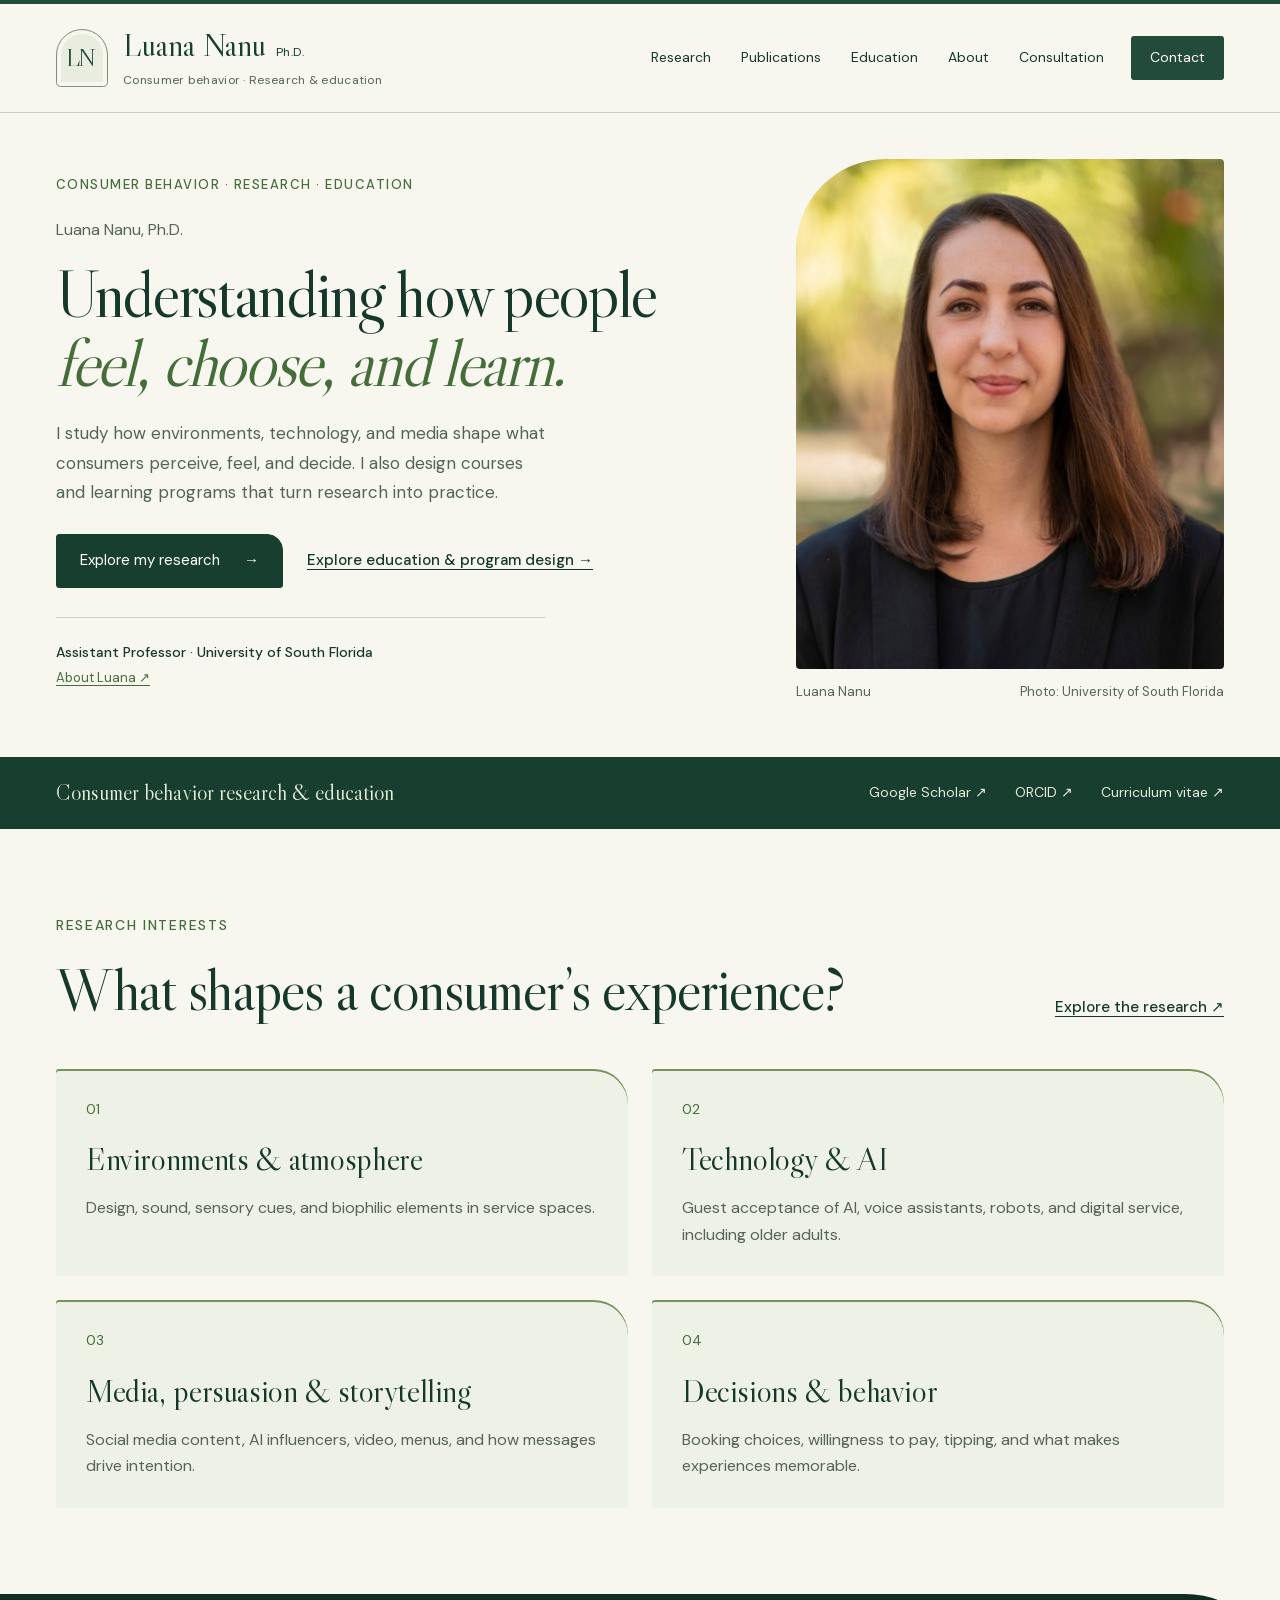
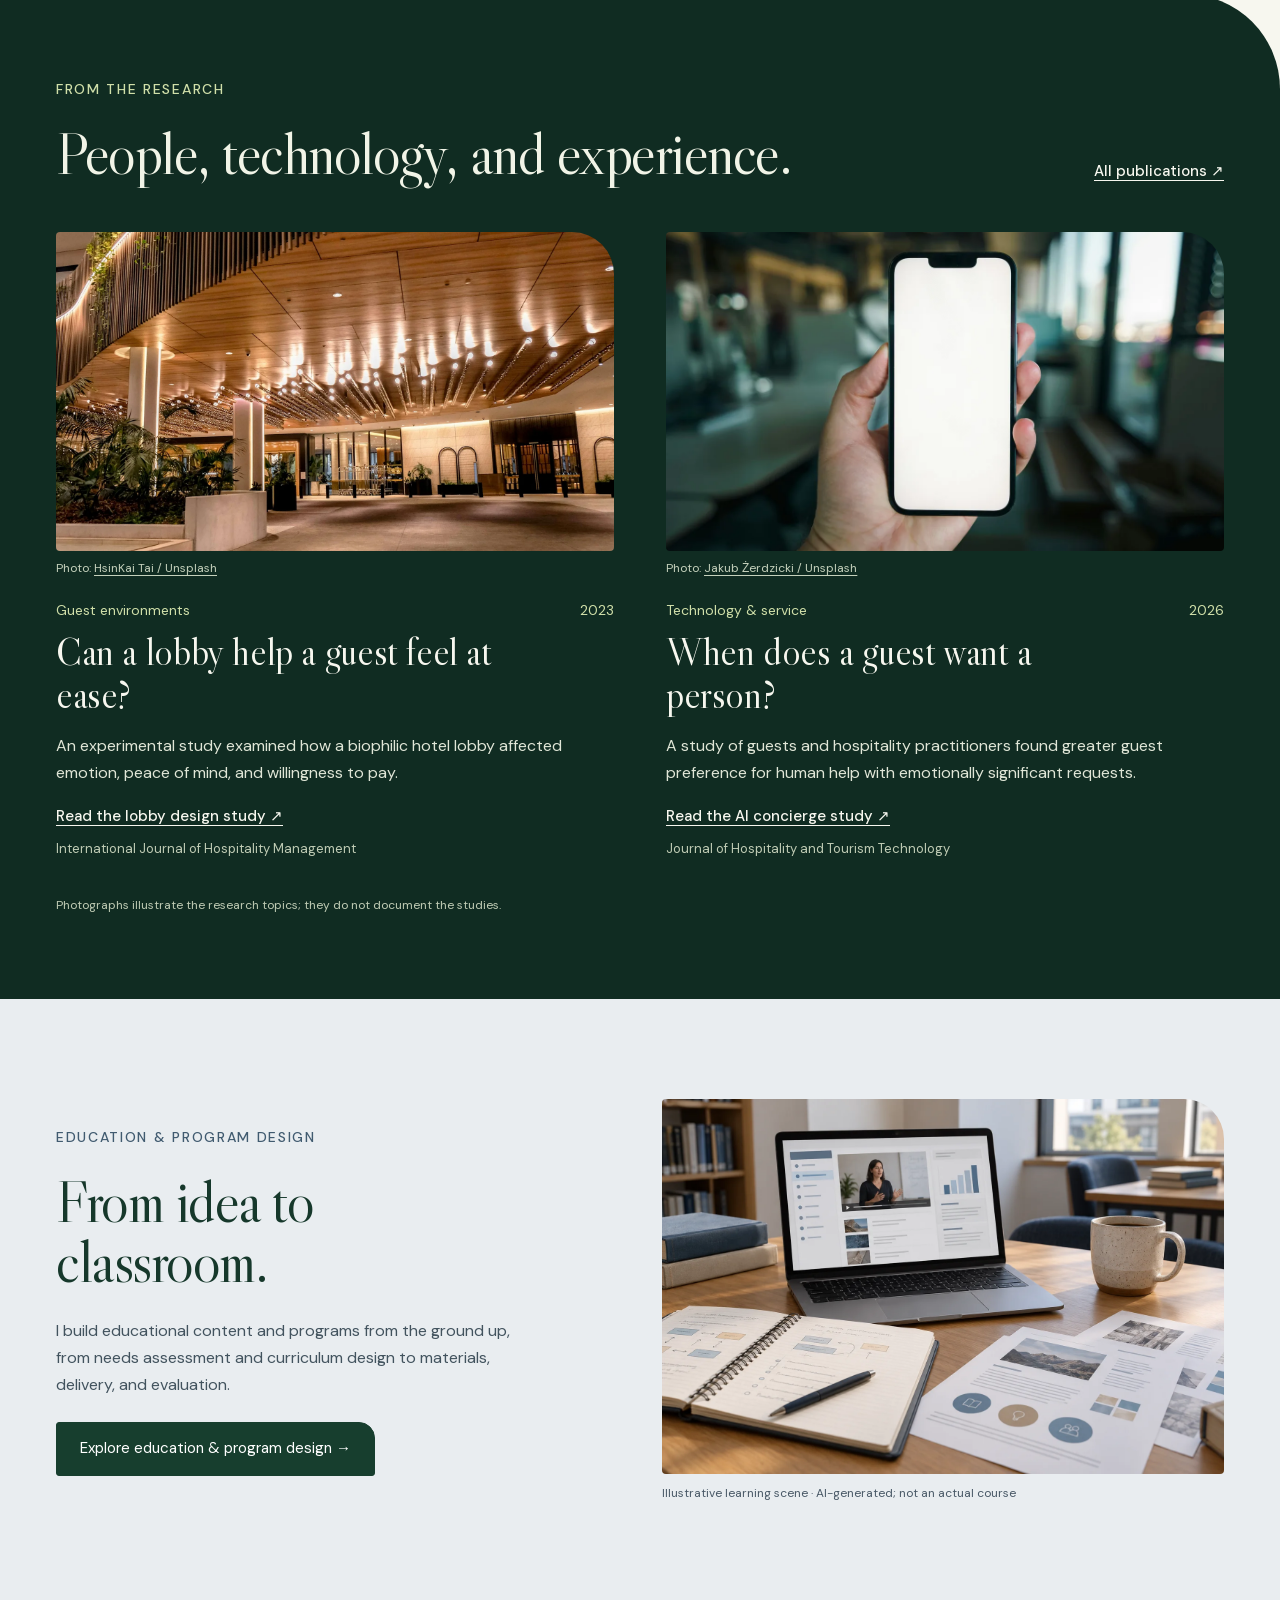
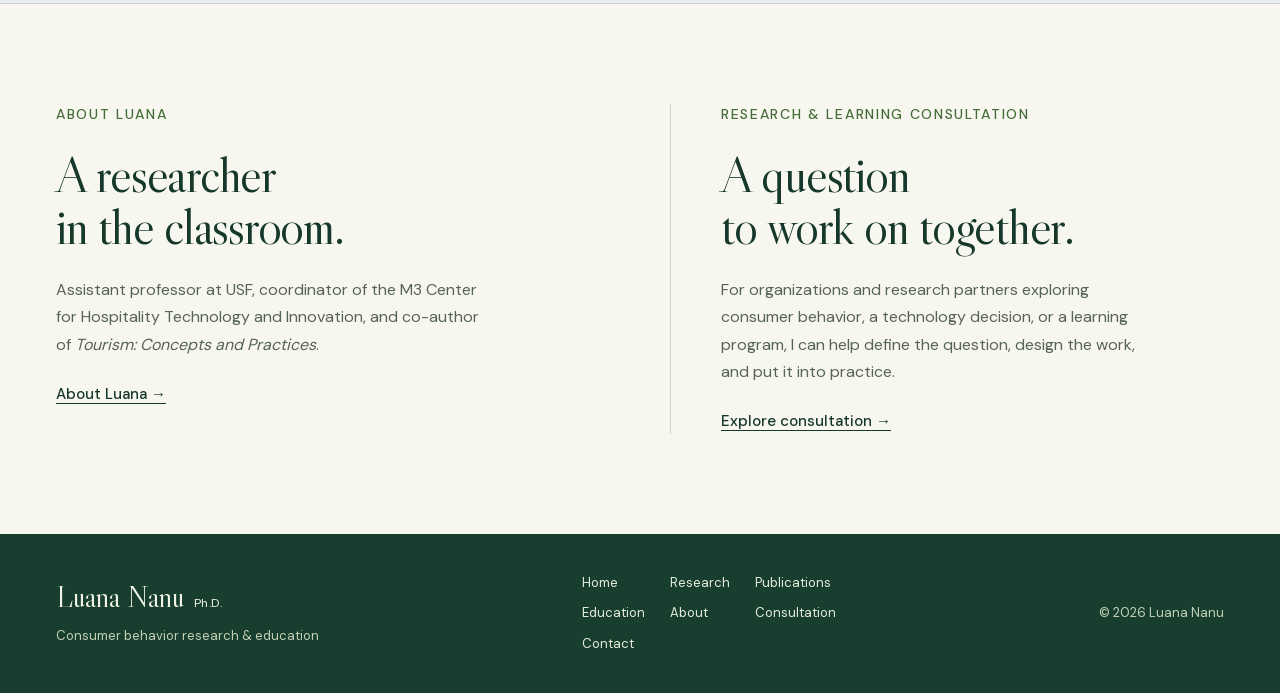
==== commit 2ddcac47: "Refresh header and add light publication visuals" ====
--- a/index.html
+++ b/index.html
@@ -41,14 +41,19 @@
     <link rel="stylesheet" href="styles.css" />
     <link rel="stylesheet" href="biophilic.css" />
     <link rel="stylesheet" href="education.css" />
+    <link rel="stylesheet" href="editorial.css" />
   </head>
   <body class="page-index">
     <a class="skip-link" href="#main">Skip to content</a>
     <header class="site-header">
       <div class="container header-inner">
-        <a class="wordmark" href="index.html" aria-label="Luana Nanu, home"
-          >Luana Nanu<span>Ph.D.</span></a
-        >
+        <div class="header-brand">
+          <span class="brand-emblem" aria-hidden="true">LN</span>
+          <div>
+            <a class="wordmark" href="index.html" aria-label="Luana Nanu, home">Luana Nanu<span>Ph.D.</span></a>
+            <p class="brand-description">Consumer behavior · Research &amp; education</p>
+          </div>
+        </div>
         <nav aria-label="Main navigation">
           <a href="research.html">Research</a
           ><a href="publications.html">Publications</a
--- a/editorial.css
+++ b/editorial.css
@@ -0,0 +1,138 @@
+/* Shared identity and light editorial graphics for the publication catalog. */
+.site-header {
+  background: #f7f7ef;
+  border-top: 4px solid #234b3c;
+  border-bottom: 1px solid #c7d0be;
+}
+.header-inner { min-height: 108px; gap: 28px; }
+.header-brand { display: flex; align-items: center; gap: 15px; flex-shrink: 0; }
+.brand-emblem {
+  display: grid;
+  place-items: center;
+  width: 52px;
+  height: 58px;
+  border: 1px solid #819077;
+  border-radius: 28px 28px 5px 5px;
+  background: #e8eddf;
+  color: #234b3c;
+  font-family: var(--serif);
+  font-size: 1.55rem;
+  letter-spacing: -0.1em;
+  padding-right: 4px;
+  box-shadow: inset 0 0 0 4px var(--paper);
+}
+.header-brand .wordmark { font-size: 2rem; }
+.brand-description { margin-top: 5px; font-size: 0.75rem; letter-spacing: 0.025em; color: #566357; }
+.header-inner nav { align-items: center; gap: 6px; }
+.header-inner nav a {
+  border: 0;
+  padding: 10px 12px;
+  border-radius: 3px;
+  font-size: 0.875rem;
+  transition: background 0.18s ease, color 0.18s ease;
+}
+.header-inner nav a:hover,
+.header-inner nav a[aria-current="page"] {
+  background: #e7edde;
+  color: #173e2e;
+  text-decoration: none;
+  box-shadow: inset 0 -2px #748d61;
+  border: 0;
+}
+.header-inner nav a[href="contact.html"] { margin-left: 9px; background: #234b3c; color: #fffef8; padding-inline: 19px; }
+.header-inner nav a[href="contact.html"]:hover { background: #35614e; }
+.header-inner nav a[href="contact.html"][aria-current="page"] { box-shadow: inset 0 -3px #c9d9b0; }
+.page-publications .publications-section { padding-top: 44px; }
+.publication-heading {
+  display: grid;
+  grid-template-columns: minmax(0, 1.35fr) minmax(0, 0.9fr);
+  align-items: center;
+  gap: 12px;
+  padding: 36px 38px;
+  margin-bottom: 24px;
+  background: #edf0e6;
+  border: 1px solid #d7dfcd;
+  border-radius: 4px 64px 4px 4px;
+  overflow: hidden;
+}
+.publication-heading .eyebrow { margin-bottom: 16px; }
+.publications-section h1 { font-size: clamp(3.5rem, 6vw, 5.8rem); }
+.publication-heading .publication-intro { margin-top: 22px; font-size: 0.9375rem; line-height: 1.7; max-width: 580px; }
+.publication-heading .publication-links { margin-top: 22px; gap: 26px; }
+.publication-heading .publication-links .text-link { font-size: 0.875rem; }
+.publication-art { width: 100%; height: auto; }
+.publication-formats { display: grid; grid-template-columns: repeat(3, minmax(0, 1fr)); gap: 16px; }
+.publication-formats > a {
+  display: flex; align-items: center; gap: 18px;
+  padding: 22px; border: 1px solid #d1d9c8;
+  background: #eff2e9; text-decoration: none;
+  transition: border-color 0.18s ease, background 0.18s ease;
+}
+.publication-formats > a:hover { border-color: #71866b; background: #e5ebdf; color: var(--ink); }
+.publication-formats .format-books { background: #eef1f3; border-color: #ced9de; }
+.publication-formats .format-reports { background: #f4ede5; border-color: #e0d3c3; }
+.publication-formats svg { width: 42px; height: 48px; flex-shrink: 0; fill: none; stroke: currentColor; stroke-width: 1.3; stroke-linecap: round; stroke-linejoin: round; color: #527143; }
+.format-books svg { color: #536f82; }
+.format-reports svg { color: #966645; }
+.publication-formats strong { display: block; font: 2.1rem/1 var(--serif); margin-bottom: 8px; }
+.publication-formats a > span > span { display: block; font-size: 0.8125rem; line-height: 1.45; }
+.catalog-nav { background: transparent; padding: 20px 0; margin-top: 24px; gap: 8px 10px; }
+.catalog-nav a { padding: 6px 10px; border-radius: 3px; }
+.catalog-nav a:hover { background: #e7edde; }
+.publication-year-group { grid-template-columns: 140px minmax(0, 1fr); gap: 42px; }
+.publication-year-group > h2 {
+  position: relative; align-self: start;
+  padding: 17px 0 25px 18px;
+  border-left: 1px solid #b7c5ad;
+  background: linear-gradient(100deg, #e8eddf, transparent);
+  font-size: 2.65rem;
+}
+.publication-year-group > h2::before { content: ""; position: absolute; width: 7px; height: 7px; left: -4px; top: 32px; background: #748d61; border-radius: 50%; }
+.publication-secondary > section { border-top: 3px solid #849aa8; padding-top: 28px; }
+.publication-secondary > section + section { border-color: #b89271; }
+@media (max-width: 1100px) {
+  .header-inner { flex-direction: column; align-items: flex-start; gap: 16px; padding-block: 20px; }
+  .header-inner nav { width: 100%; justify-content: space-between; }
+  .header-inner nav a { padding-inline: 12px; }
+  .publication-heading { padding: 30px; }
+  .publication-formats > a { padding: 20px 16px; gap: 12px; }
+  .publication-formats svg { width: 32px; }
+}
+@media (max-width: 700px) {
+  .publication-heading { grid-template-columns: 1fr; gap: 8px; padding: 28px; }
+  .publication-art { max-width: 300px; height: 170px; margin-inline: auto; }
+  .publication-formats { grid-template-columns: 1fr; gap: 10px; }
+  .publication-formats > a { padding: 15px 20px; }
+  .publication-formats a > span { display: flex; align-items: center; gap: 18px; }
+  .publication-formats strong { margin: 0; min-width: 30px; }
+  .publication-formats svg { width: 32px; height: 38px; }
+  .publication-year-group { grid-template-columns: 1fr; gap: 14px; }
+  .publication-year-group > h2 { font-size: 2.3rem; padding-block: 12px; }
+  .publication-year-group > h2::before { top: 27px; }
+}
+@media (max-width: 580px) {
+  .header-inner { gap: 18px; padding-block: 18px 14px; }
+  .header-brand { gap: 12px; }
+  .brand-emblem { width: 43px; height: 50px; font-size: 1.3rem; }
+  .header-brand .wordmark { font-size: 1.85rem; }
+  .brand-description { max-width: 230px; font-size: 0.75rem; line-height: 1.5; }
+  .header-inner nav { display: grid; grid-template-columns: repeat(3, minmax(0, 1fr)); gap: 5px; }
+  .header-inner nav a { padding: 9px 4px; font-size: 0.8125rem; text-align: center; min-height: 40px; }
+  .header-inner nav a[href="contact.html"] { margin: 0; padding-inline: 4px; }
+  .page-publications .publications-section { padding-top: 28px; }
+  .publication-heading { padding: 25px 22px 18px; border-top-right-radius: 40px; }
+  .publications-section h1 { font-size: clamp(3rem, 12vw, 3.7rem); }
+  .publication-heading .publication-intro { font-size: 0.9375rem; }
+  .publication-art { height: 150px; }
+  .catalog-nav { gap: 5px; }
+  .catalog-nav a { padding: 7px 8px; font-size: 0.875rem; }
+}
+@media (prefers-reduced-motion: reduce) {
+  .header-inner nav a, .publication-formats > a { transition: none; }
+}
+@media print {
+  .site-header { border-top: 0; }
+  .publication-art, .publication-formats { display: none; }
+  .publication-heading { display: block; border: 0; padding: 0; background: transparent; }
+  .publication-year-group > h2 { background: transparent; }
+}
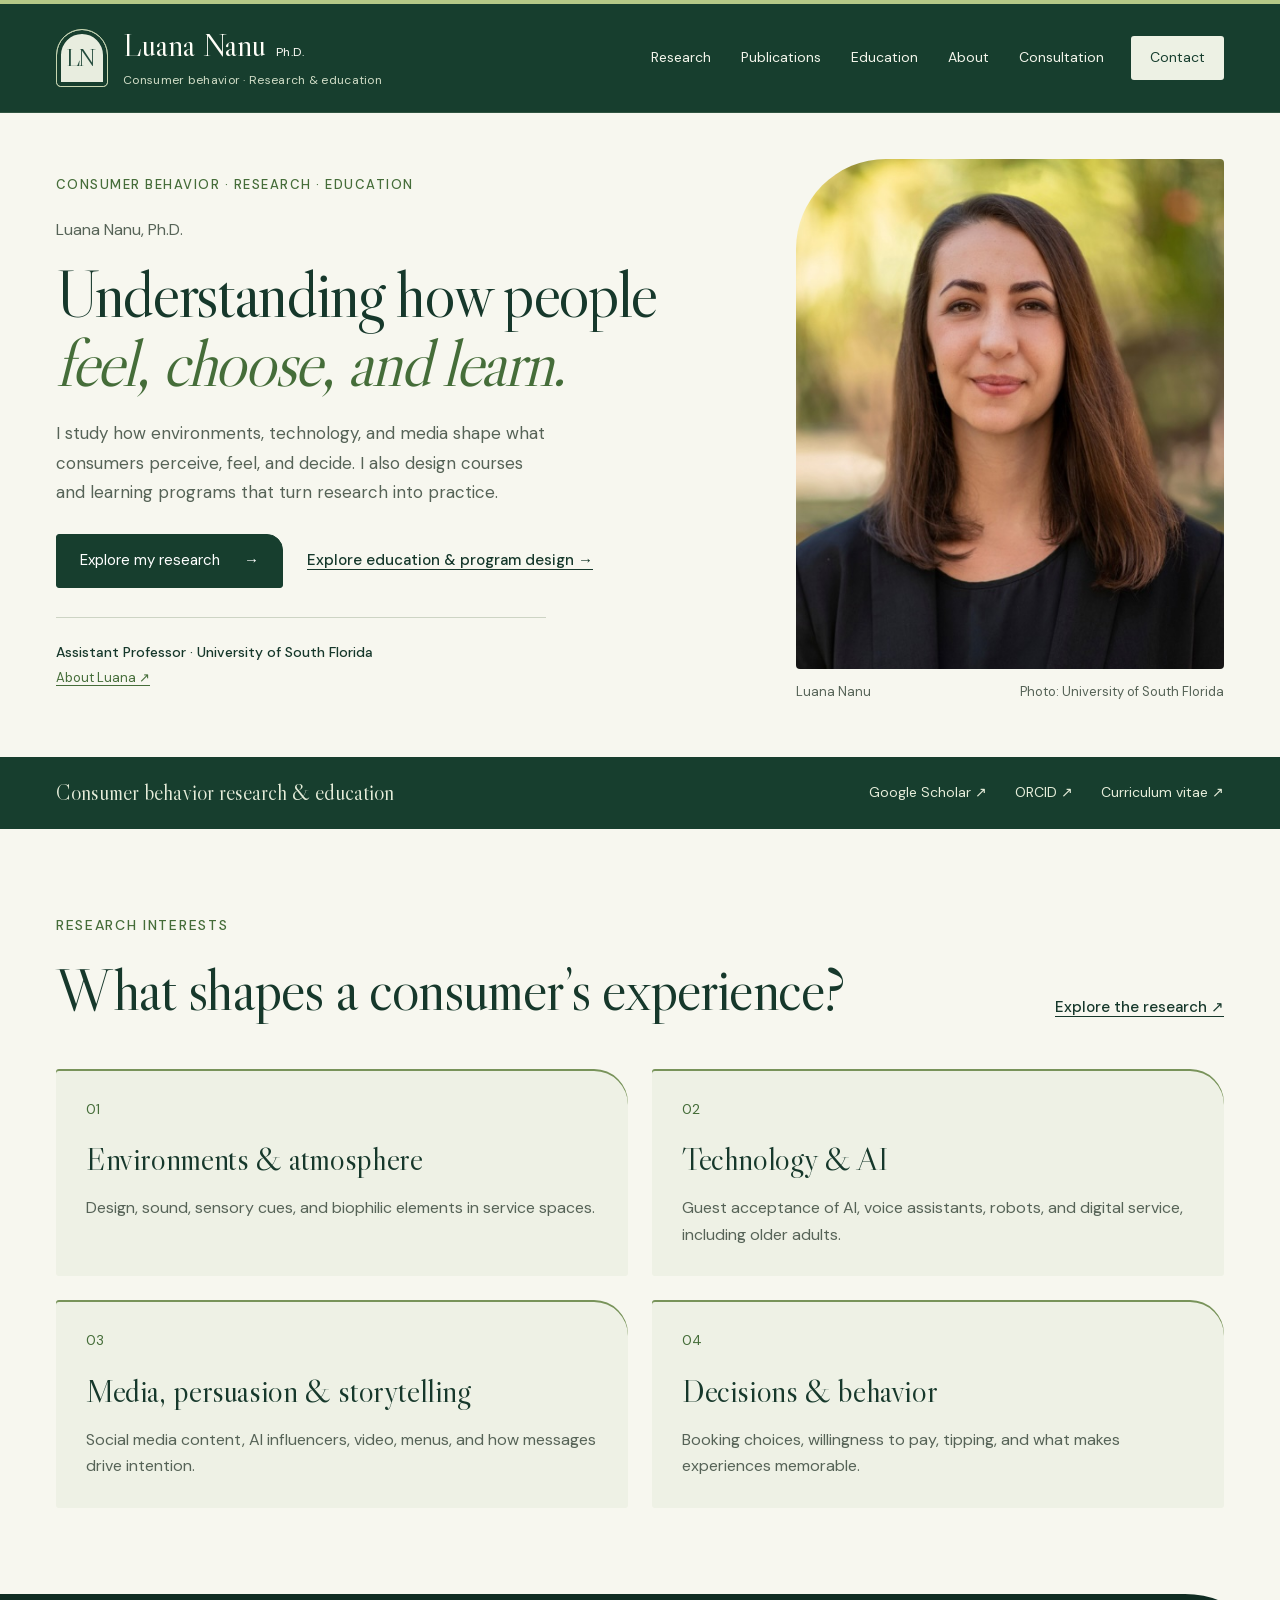
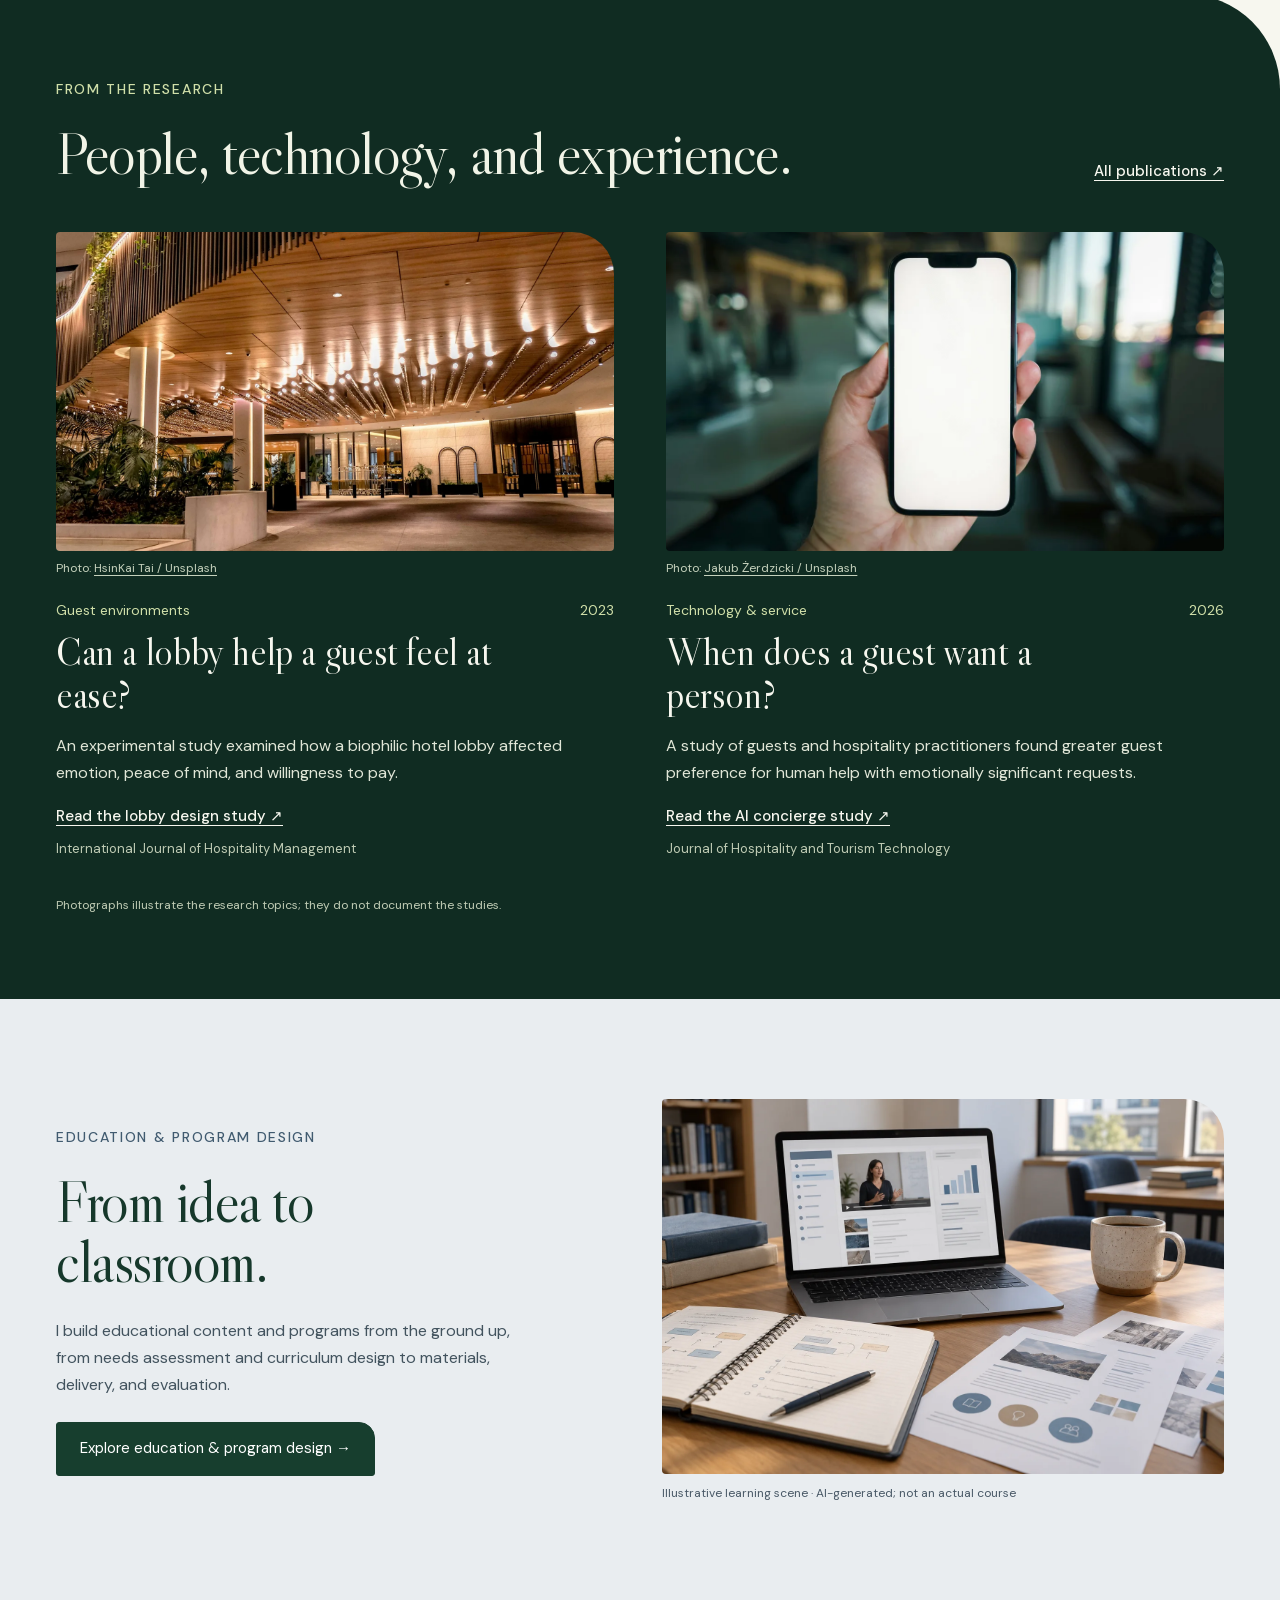
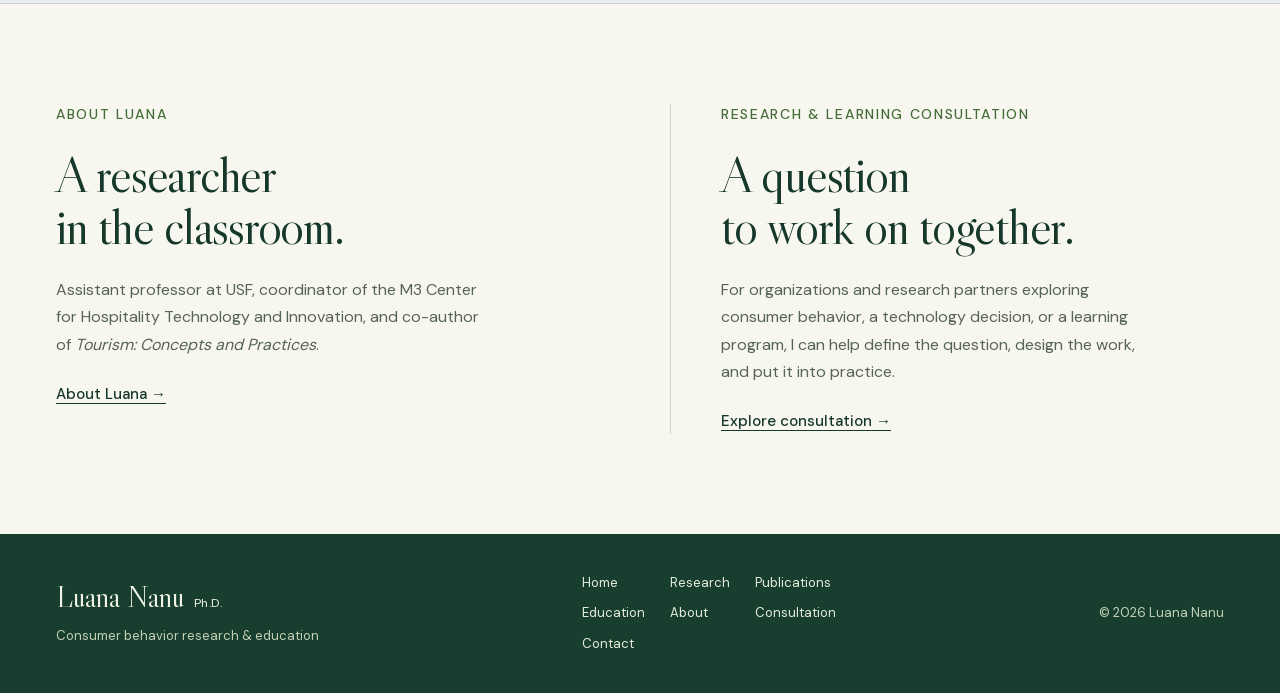
==== commit d3249c88: "Refresh cached header stylesheet across all pages" ====
--- a/index.html
+++ b/index.html
@@ -41,7 +41,7 @@
     <link rel="stylesheet" href="styles.css" />
     <link rel="stylesheet" href="biophilic.css" />
     <link rel="stylesheet" href="education.css" />
-    <link rel="stylesheet" href="editorial.css" />
+    <link rel="stylesheet" href="editorial.css?v=6374c209c581" />
   </head>
   <body class="page-index">
     <a class="skip-link" href="#main">Skip to content</a>
--- a/editorial.css
+++ b/editorial.css
@@ -1,8 +1,9 @@
 /* Shared identity and light editorial graphics for the publication catalog. */
 .site-header {
-  background: #f7f7ef;
-  border-top: 4px solid #234b3c;
-  border-bottom: 1px solid #c7d0be;
+  background: #173e2e;
+  color: #fffef8;
+  border-top: 4px solid #b5c887;
+  border-bottom: 1px solid #315541;
 }
 .header-inner { min-height: 108px; gap: 28px; }
 .header-brand { display: flex; align-items: center; gap: 15px; flex-shrink: 0; }
@@ -11,7 +12,7 @@
   place-items: center;
   width: 52px;
   height: 58px;
-  border: 1px solid #819077;
+  border: 1px solid #c7d6b0;
   border-radius: 28px 28px 5px 5px;
   background: #e8eddf;
   color: #234b3c;
@@ -19,12 +20,13 @@
   font-size: 1.55rem;
   letter-spacing: -0.1em;
   padding-right: 4px;
-  box-shadow: inset 0 0 0 4px var(--paper);
+  box-shadow: inset 0 0 0 4px #173e2e;
 }
-.header-brand .wordmark { font-size: 2rem; }
-.brand-description { margin-top: 5px; font-size: 0.75rem; letter-spacing: 0.025em; color: #566357; }
+.header-brand .wordmark { font-size: 2rem; color: #fffef8; }
+.brand-description { margin-top: 5px; font-size: 0.75rem; letter-spacing: 0.025em; color: #d1ddc7; }
 .header-inner nav { align-items: center; gap: 6px; }
 .header-inner nav a {
+  color: #f3f5eb;
   border: 0;
   padding: 10px 12px;
   border-radius: 3px;
@@ -33,15 +35,16 @@
 }
 .header-inner nav a:hover,
 .header-inner nav a[aria-current="page"] {
-  background: #e7edde;
-  color: #173e2e;
+  background: #315541;
+  color: #fffef8;
   text-decoration: none;
-  box-shadow: inset 0 -2px #748d61;
+  box-shadow: inset 0 -2px #b5c887;
   border: 0;
 }
-.header-inner nav a[href="contact.html"] { margin-left: 9px; background: #234b3c; color: #fffef8; padding-inline: 19px; }
-.header-inner nav a[href="contact.html"]:hover { background: #35614e; }
-.header-inner nav a[href="contact.html"][aria-current="page"] { box-shadow: inset 0 -3px #c9d9b0; }
+.header-inner nav a[href="contact.html"] { margin-left: 9px; background: #edf1e4; color: #173e2e; padding-inline: 19px; }
+.header-inner nav a[href="contact.html"]:hover { background: #d8e3c5; color: #173e2e; }
+.header-inner nav a[href="contact.html"][aria-current="page"] { box-shadow: inset 0 -3px #78935a; }
+.site-header a:focus-visible { outline-color: #f0dca1; }
 .page-publications .publications-section { padding-top: 44px; }
 .publication-heading {
   display: grid;
@@ -131,7 +134,8 @@
   .header-inner nav a, .publication-formats > a { transition: none; }
 }
 @media print {
-  .site-header { border-top: 0; }
+  .site-header { border-top: 0; background: white; color: #173e2e; }
+  .header-brand .wordmark, .brand-description { color: #173e2e; }
   .publication-art, .publication-formats { display: none; }
   .publication-heading { display: block; border: 0; padding: 0; background: transparent; }
   .publication-year-group > h2 { background: transparent; }
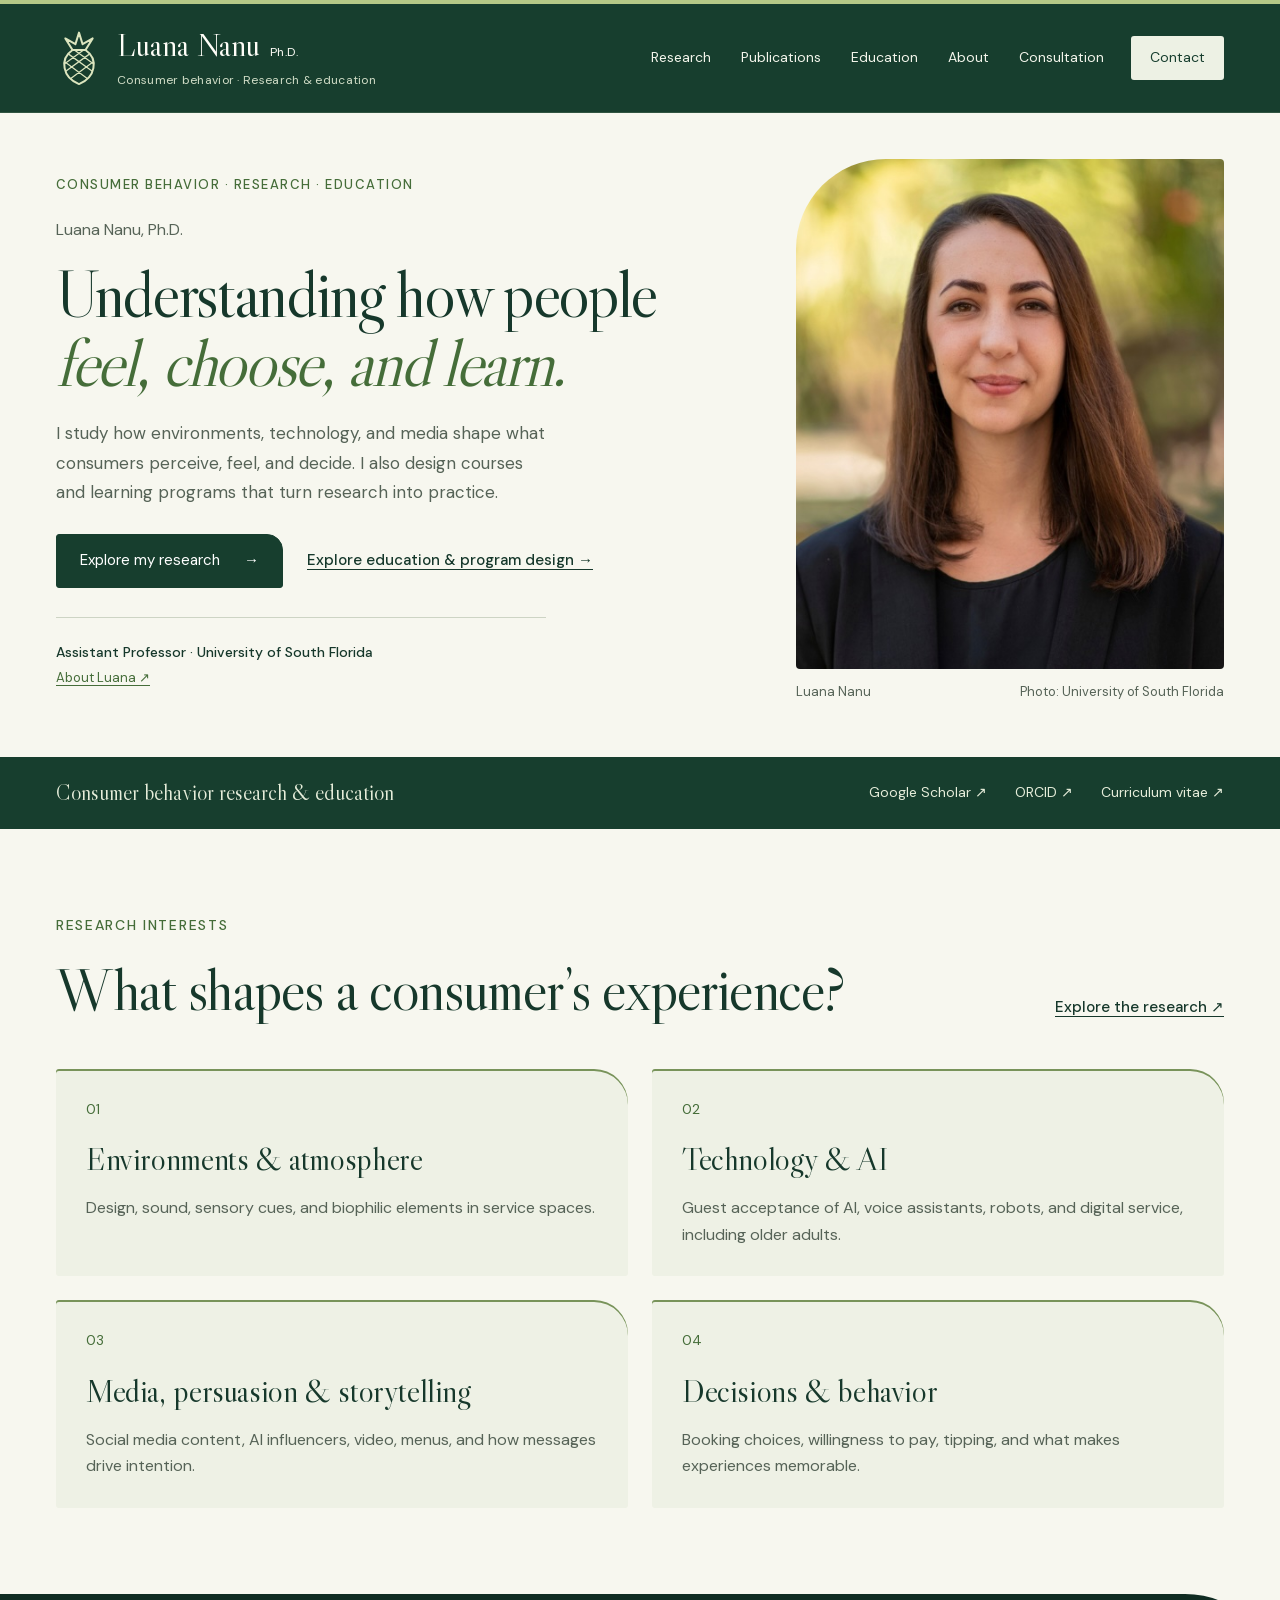
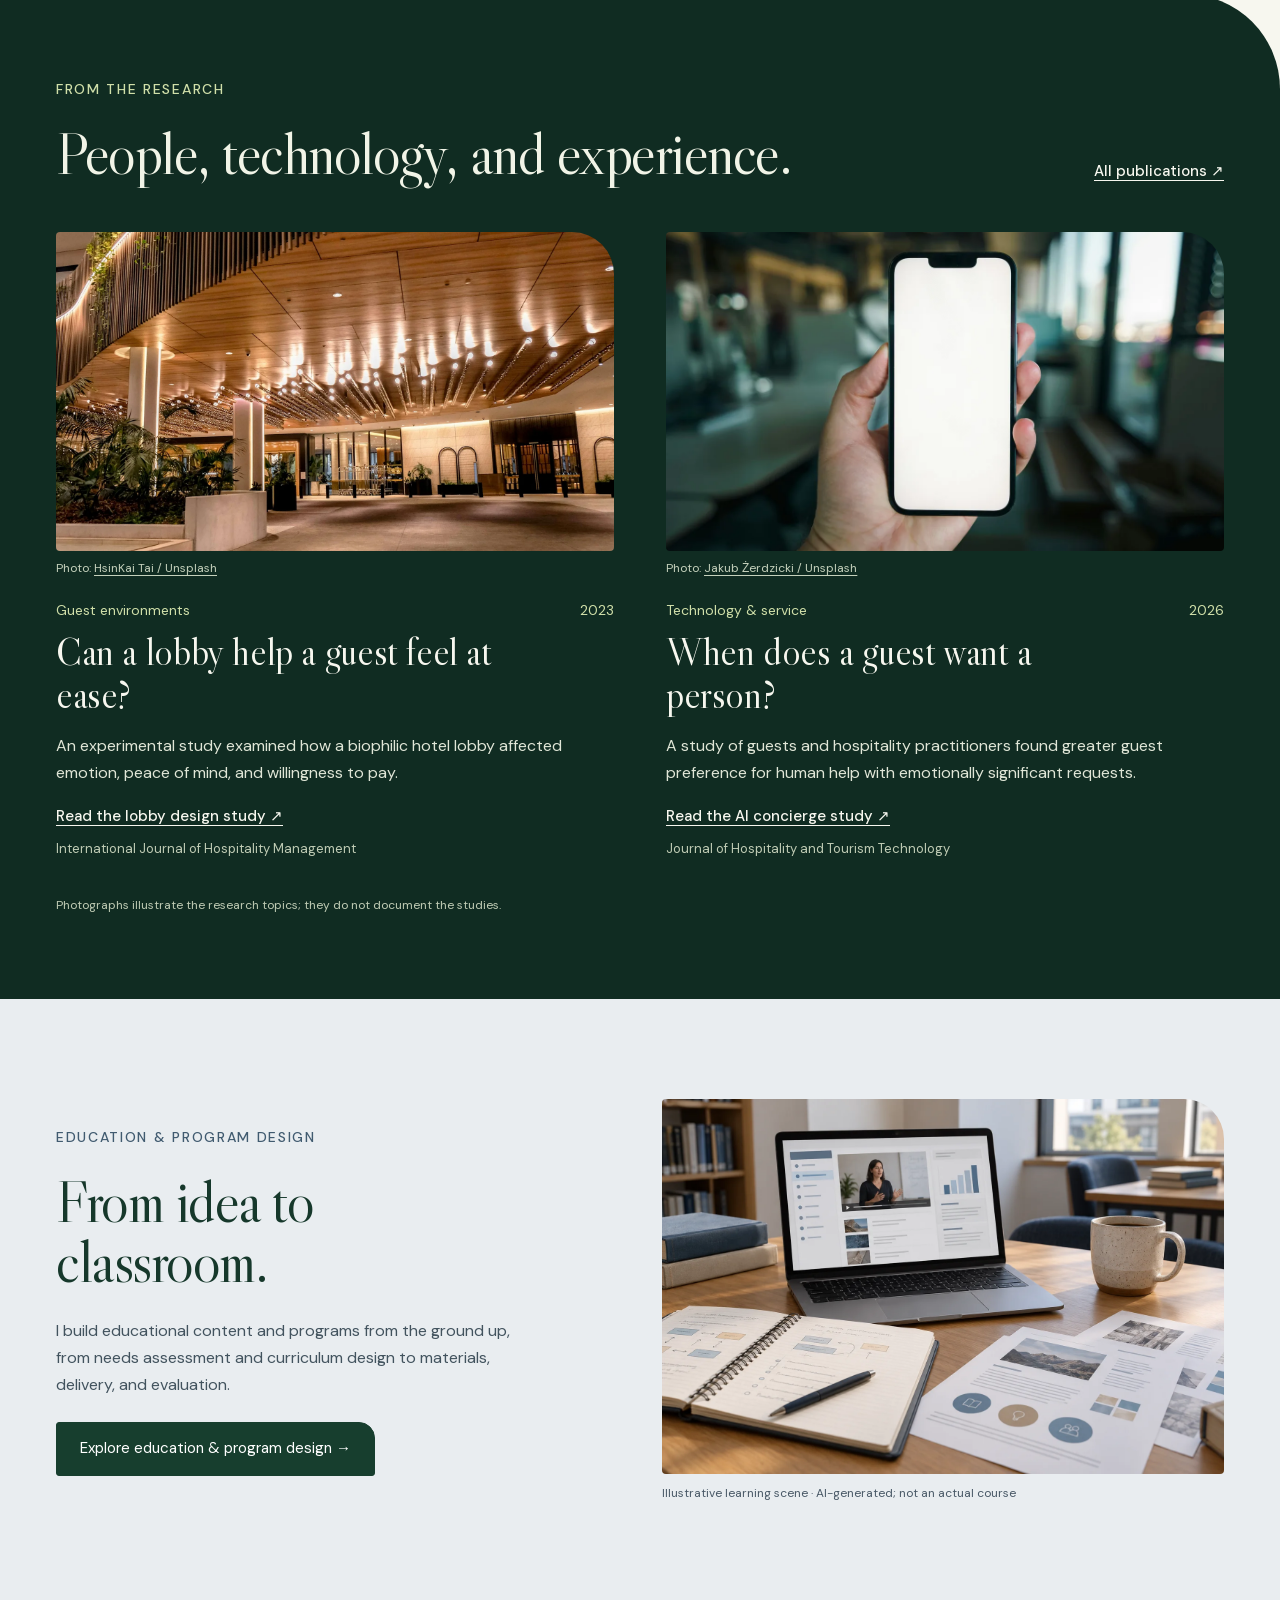
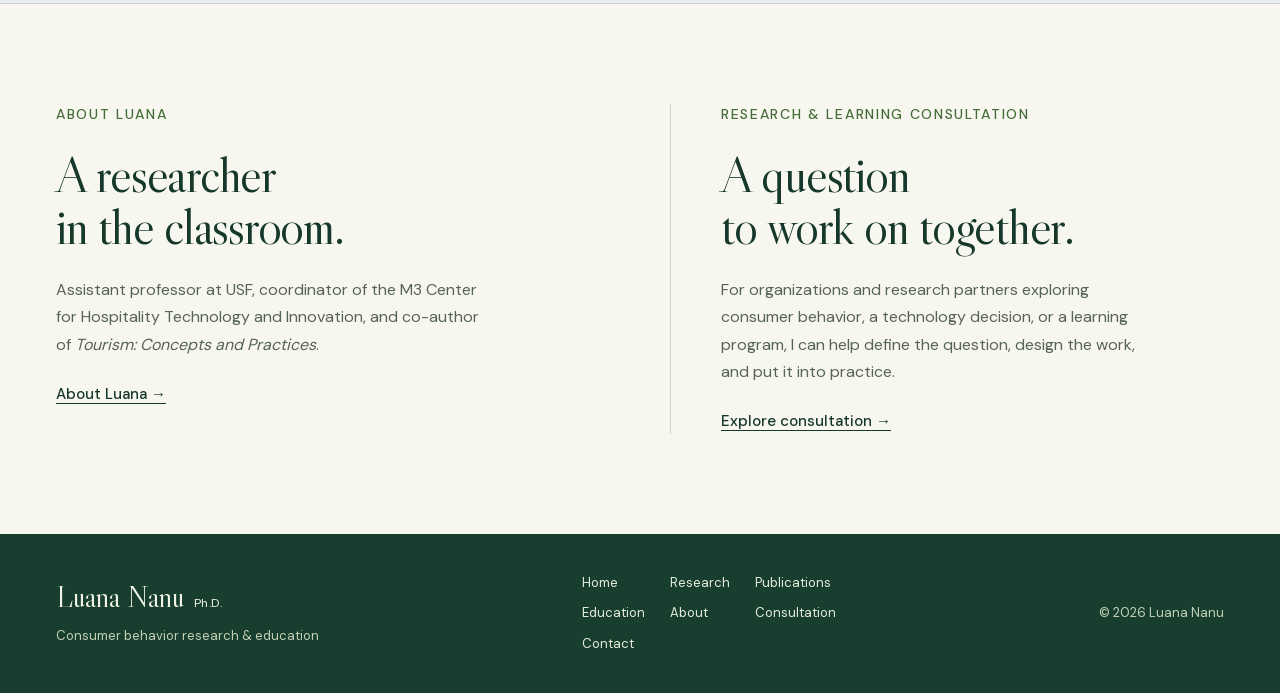
==== commit a99bd0a1: "Publish abstract pineapple logo" ====
--- a/index.html
+++ b/index.html
@@ -23,7 +23,7 @@
     />
     <meta property="og:url" content="https://luanananu.com/" />
     <link rel="canonical" href="https://luanananu.com/" />
-    <link rel="icon" href="assets/favicon.svg" type="image/svg+xml" />
+    <link rel="icon" href="assets/favicon.svg?v=5f3eabd113cc" type="image/svg+xml" />
     <link
       rel="preload"
       href="assets/dm-sans.woff2"
@@ -41,14 +41,14 @@
     <link rel="stylesheet" href="styles.css" />
     <link rel="stylesheet" href="biophilic.css" />
     <link rel="stylesheet" href="education.css" />
-    <link rel="stylesheet" href="editorial.css?v=6374c209c581" />
+    <link rel="stylesheet" href="editorial.css?v=57dc65813514" />
   </head>
   <body class="page-index">
     <a class="skip-link" href="#main">Skip to content</a>
     <header class="site-header">
       <div class="container header-inner">
         <div class="header-brand">
-          <span class="brand-emblem" aria-hidden="true">LN</span>
+          <img class="brand-emblem" src="assets/hospitality-mark.svg" width="64" height="80" alt="" aria-hidden="true" />
           <div>
             <a class="wordmark" href="index.html" aria-label="Luana Nanu, home">Luana Nanu<span>Ph.D.</span></a>
             <p class="brand-description">Consumer behavior · Research &amp; education</p>
--- a/editorial.css
+++ b/editorial.css
@@ -8,19 +8,11 @@
 .header-inner { min-height: 108px; gap: 28px; }
 .header-brand { display: flex; align-items: center; gap: 15px; flex-shrink: 0; }
 .brand-emblem {
-  display: grid;
-  place-items: center;
-  width: 52px;
+  display: block;
+  width: 46px;
   height: 58px;
-  border: 1px solid #c7d6b0;
-  border-radius: 28px 28px 5px 5px;
-  background: #e8eddf;
-  color: #234b3c;
-  font-family: var(--serif);
-  font-size: 1.55rem;
-  letter-spacing: -0.1em;
-  padding-right: 4px;
-  box-shadow: inset 0 0 0 4px #173e2e;
+  flex-shrink: 0;
+  object-fit: contain;
 }
 .header-brand .wordmark { font-size: 2rem; color: #fffef8; }
 .brand-description { margin-top: 5px; font-size: 0.75rem; letter-spacing: 0.025em; color: #d1ddc7; }
@@ -116,7 +108,7 @@
 @media (max-width: 580px) {
   .header-inner { gap: 18px; padding-block: 18px 14px; }
   .header-brand { gap: 12px; }
-  .brand-emblem { width: 43px; height: 50px; font-size: 1.3rem; }
+  .brand-emblem { width: 39px; height: 50px; }
   .header-brand .wordmark { font-size: 1.85rem; }
   .brand-description { max-width: 230px; font-size: 0.75rem; line-height: 1.5; }
   .header-inner nav { display: grid; grid-template-columns: repeat(3, minmax(0, 1fr)); gap: 5px; }
